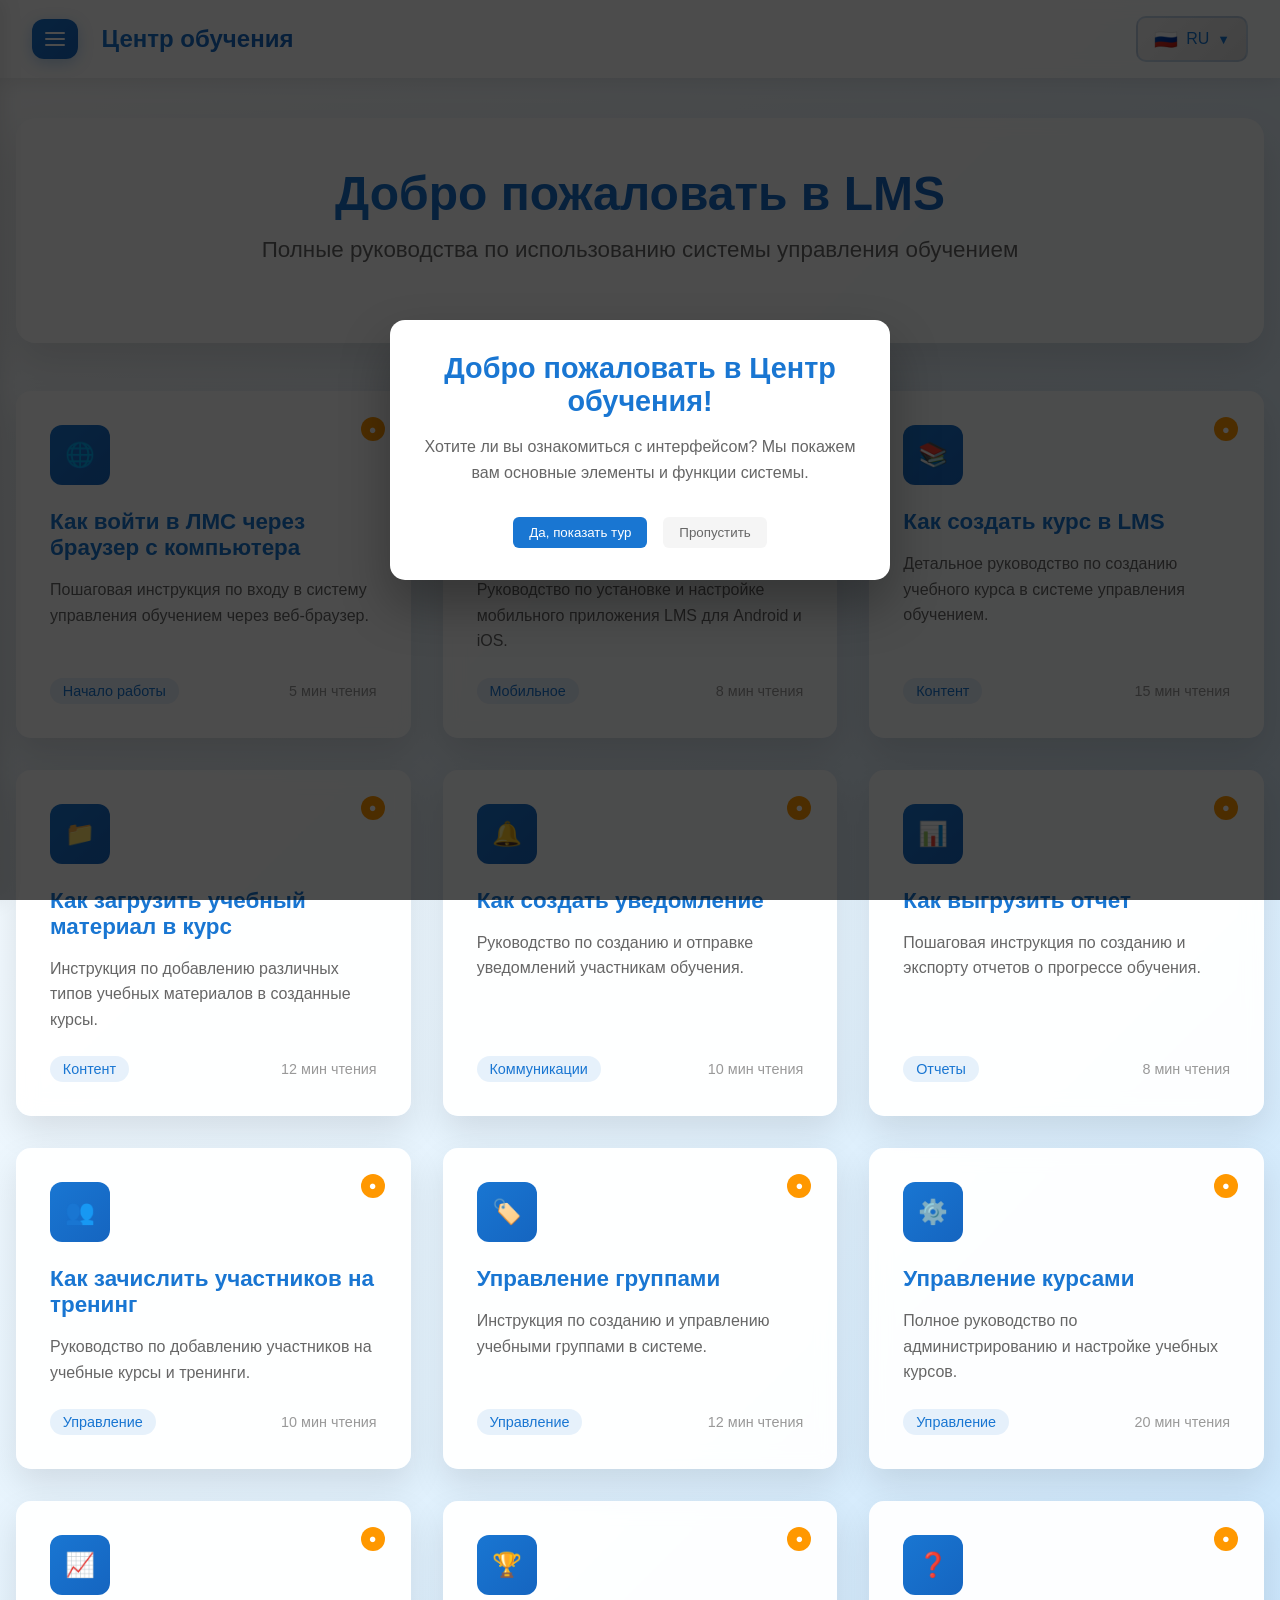
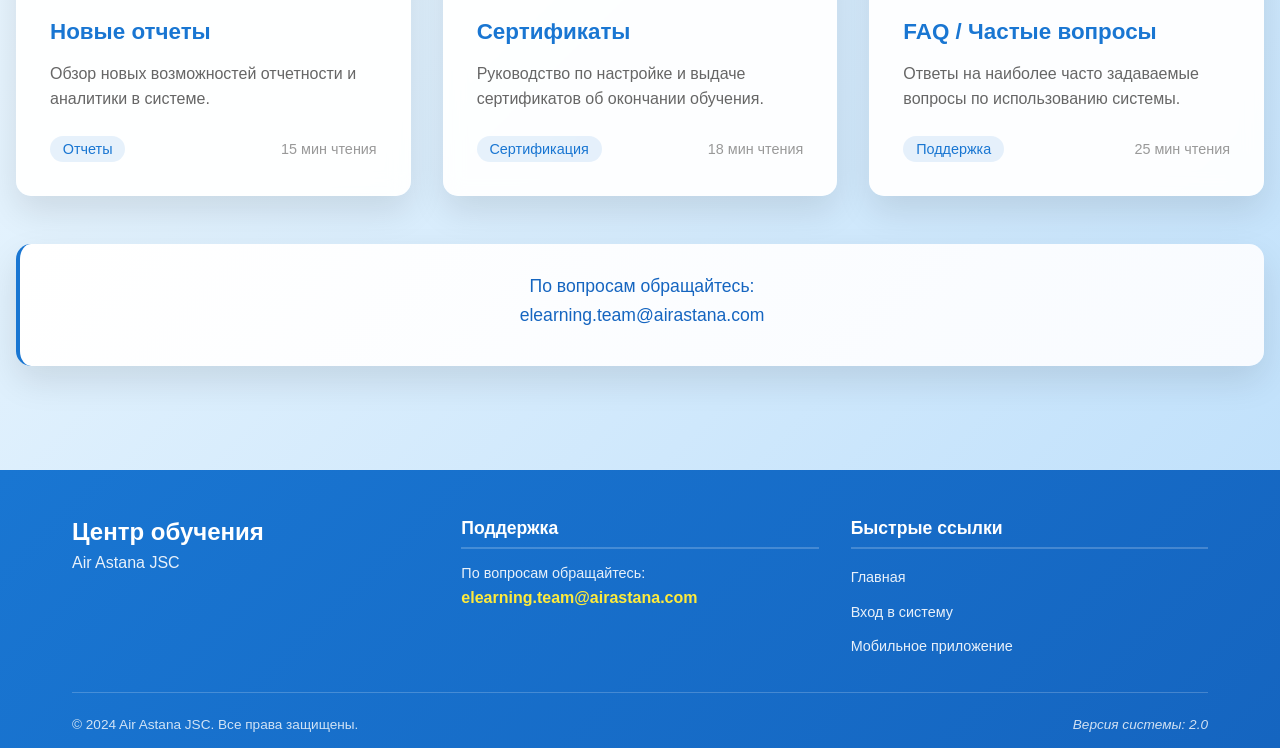
==== index.html @ 9318ad3c "Add files via upload" ====
<!DOCTYPE html>
<html lang="ru">
<head>
    <meta charset="UTF-8">
    <meta name="viewport" content="width=device-width, initial-scale=1.0">
    <title>Центр обучения - Руководства и инструкции</title>
    <link rel="stylesheet" href="assets/index.css">
</head>
<body>
    <!-- Welcome Dialog -->
    <div class="tour-overlay" id="welcome-overlay">
        <div class="welcome-dialog active" id="welcome-dialog">
            <h2 data-translate="welcome.title">Добро пожаловать в Центр обучения!</h2>
            <p data-translate="welcome.description">Хотите ли вы ознакомиться с интерфейсом? Мы покажем вам основные элементы и функции системы.</p>
            <div class="welcome-buttons">
                <button class="tour-btn tour-btn-primary" onclick="startTour()" data-translate="welcome.startTour">Да, показать тур</button>
                <button class="tour-btn tour-btn-secondary" onclick="skipTour()" data-translate="welcome.skip">Пропустить</button>
            </div>
        </div>
    </div>

    <!-- Tour Overlay -->
    <div class="tour-overlay" id="tour-overlay">
        <div class="tour-highlight" id="tour-highlight"></div>
        <div class="tour-dialog" id="tour-dialog">
            <h3 id="tour-title"></h3>
            <p id="tour-description"></p>
            <div class="tour-controls">
                <span class="tour-progress" id="tour-progress"></span>
                <div>
                    <button class="tour-btn tour-btn-secondary" id="tour-prev" onclick="prevTourStep()" data-translate="tour.prev">Назад</button>
                    <button class="tour-btn tour-btn-primary" id="tour-next" onclick="nextTourStep()" data-translate="tour.next">Далее</button>
                </div>
            </div>
        </div>
    </div>

    <header class="header">
        <div class="header-content">
            <div class="header-left">
                <button class="menu-toggle" onclick="toggleSidebar()" id="menu-toggle">
                    <div class="hamburger">
                        <span></span>
                        <span></span>
                        <span></span>
                    </div>
                </button>
                <h1 class="site-title" id="site-title" data-translate="site.title">Центр обучения</h1>
            </div>
            
            <div class="language-selector">
                <div class="language-toggle" onclick="toggleLanguageDropdown()" id="language-toggle">
                    <span class="language-flag" id="current-flag">🇷🇺</span>
                    <span class="language-code" id="current-lang">RU</span>
                    <span class="language-arrow">▼</span>
                </div>
                <div class="language-dropdown" id="language-dropdown">
                    <div class="language-option selected" onclick="changeLanguage('ru')" data-lang="ru">
                        <span class="language-flag">🇷🇺</span>
                        <span>Русский</span>
                    </div>
                    <div class="language-option" onclick="changeLanguage('en')" data-lang="en">
                        <span class="language-flag">🇺🇸</span>
                        <span>English</span>
                    </div>
                    <div class="language-option" onclick="changeLanguage('kk')" data-lang="kk">
                        <span class="language-flag">🇰🇿</span>
                        <span>Қазақша</span>
                    </div>
                </div>
            </div>
        </div>
    </header>

    <div class="overlay" onclick="closeSidebar()"></div>

    <nav class="sidebar" id="sidebar">
    <div class="sidebar-header">
        <div class="sidebar-title" data-translate="sidebar.title">Руководства</div>
        <div class="sidebar-subtitle" data-translate="sidebar.subtitle">Выберите инструкцию</div>
    </div>
    <div class="sidebar-menu" id="sidebar-menu">
        <div class="menu-section">
            <div class="menu-section-title" data-translate="menu.main">Основное</div>
            <a href="#" class="menu-item active" onclick="showHome()" data-translate="menu.home">
                Главная
            </a>
        </div>
        <div class="menu-section">
            <div class="menu-section-title" data-translate="menu.gettingStarted">Начало работы</div>
            <a href="#" class="menu-item" onclick="showGuide('browser-login')" data-translate="menu.browserLogin">
                Как войти в ЛМС через браузер
            </a>
            <a href="#" class="menu-item" onclick="showGuide('mobile-app')" data-translate="menu.mobileApp">
                Как установить мобильное приложение
            </a>
        </div>
        <div class="menu-section">
            <div class="menu-section-title" data-translate="menu.contentCreation">Создание контента</div>
            <a href="#" class="menu-item" onclick="showGuide('create-course')" data-translate="menu.createCourse">
                Как создать курс в LMS
            </a>
            <a href="#" class="menu-item" onclick="showGuide('upload-material')" data-translate="menu.uploadMaterial">
                Как загрузить учебный материал
            </a>
            <a href="#" class="menu-item" onclick="showGuide('create-notification')" data-translate="menu.createNotification">
                Как создать уведомление
            </a>
        </div>
        <div class="menu-section">
            <div class="menu-section-title" data-translate="menu.management">Управление</div>
            <a href="enrollment.html" class="menu-item" data-translate="menu.enrollParticipants">
                Как зачислить участников
            </a>
            <a href="groups.html" class="menu-item" data-translate="menu.manageGroups">
                Управление группами
            </a>
            <a href="course-editing.html" class="menu-item" data-translate="menu.manageCourses">
                Управление курсами
            </a>
        </div>
        <div class="menu-section">
            <div class="menu-section-title" data-translate="menu.reporting">Отчетность</div>
            <a href="https://sherxanexe.github.io/lms-old-reports/" class="menu-item" target="_blank" rel="noopener noreferrer" data-translate="menu.exportReport">
                Как выгрузить отчет
            </a>
            <a href="course-editing.html" class="menu-item" data-translate="menu.newReports">
                Новые отчеты
            </a>
            <a href="course-editing.html" class="menu-item" data-translate="menu.certificates">
                Сертификаты
            </a>
            <a href="course-editing.html" class="menu-item" data-translate="menu.faq">
                FAQ / Частые вопросы
            </a>
        </div>
    </div>
</nav>

    <main class="main-content" id="main-content">
        <!-- Home Page -->
        <div id="home-page">
            <div class="hero-section" id="hero-section">
                <h1 class="hero-title" data-translate="hero.title">Добро пожаловать в LMS</h1>
                <p class="hero-subtitle" data-translate="hero.subtitle">Полные руководства по использованию системы управления обучением</p>
            </div>

            <div class="guides-grid" id="guides-grid">
                <div class="guide-card" onclick="showGuide('browser-login')" data-guide="browser-login">
                    <div class="guide-status new" data-translate-title="status.new">●</div>
                    <div class="guide-icon">🌐</div>
                    <h3 class="guide-title" data-translate="guides.browserLogin.title">Как войти в ЛМС через браузер с компьютера</h3>
                    <p class="guide-description" data-translate="guides.browserLogin.description">Пошаговая инструкция по входу в систему управления обучением через веб-браузер.</p>
                    <div class="guide-meta">
                        <span class="guide-category" data-translate="categories.gettingStarted">Начало работы</span>
                        <span data-translate="reading.time5">5 мин чтения</span>
                    </div>
                </div>

                <div class="guide-card" onclick="showGuide('mobile-app')" data-guide="mobile-app">
                    <div class="guide-status new" data-translate-title="status.new">●</div>
                    <div class="guide-icon">📱</div>
                    <h3 class="guide-title" data-translate="guides.mobileApp.title">Как установить мобильное приложение</h3>
                    <p class="guide-description" data-translate="guides.mobileApp.description">Руководство по установке и настройке мобильного приложения LMS для Android и iOS.</p>
                    <div class="guide-meta">
                        <span class="guide-category" data-translate="categories.mobile">Мобильное</span>
                        <span data-translate="reading.time8">8 мин чтения</span>
                    </div>
                </div>

                <div class="guide-card" onclick="showGuide('create-course')" data-guide="create-course">
                    <div class="guide-status new" data-translate-title="status.new">●</div>
                    <div class="guide-icon">📚</div>
                    <h3 class="guide-title" data-translate="guides.createCourse.title">Как создать курс в LMS</h3>
                    <p class="guide-description" data-translate="guides.createCourse.description">Детальное руководство по созданию учебного курса в системе управления обучением.</p>
                    <div class="guide-meta">
                        <span class="guide-category" data-translate="categories.content">Контент</span>
                        <span data-translate="reading.time15">15 мин чтения</span>
                    </div>
                </div>

                <div class="guide-card" onclick="showGuide('upload-material')" data-guide="upload-material">
                    <div class="guide-status new" data-translate-title="status.new">●</div>
                    <div class="guide-icon">📁</div>
                    <h3 class="guide-title" data-translate="guides.uploadMaterial.title">Как загрузить учебный материал в курс</h3>
                    <p class="guide-description" data-translate="guides.uploadMaterial.description">Инструкция по добавлению различных типов учебных материалов в созданные курсы.</p>
                    <div class="guide-meta">
                        <span class="guide-category" data-translate="categories.content">Контент</span>
                        <span data-translate="reading.time12">12 мин чтения</span>
                    </div>
                </div>

                <div class="guide-card" onclick="showGuide('create-notification')" data-guide="create-notification">
                    <div class="guide-status new" data-translate-title="status.new">●</div>
                    <div class="guide-icon">🔔</div>
                    <h3 class="guide-title" data-translate="guides.createNotification.title">Как создать уведомление</h3>
                    <p class="guide-description" data-translate="guides.createNotification.description">Руководство по созданию и отправке уведомлений участникам обучения.</p>
                    <div class="guide-meta">
                        <span class="guide-category" data-translate="categories.communications">Коммуникации</span>
                        <span data-translate="reading.time10">10 мин чтения</span>
                    </div>
                </div>

                <a
  class="guide-card"
  href="https://sherxanexe.github.io/lms-old-reports/"
  target="_blank"
  rel="noopener noreferrer"
  data-guide="export-report"
 
>
  <div class="guide-status new" data-translate-title="status.new">●</div>
  <div class="guide-icon">📊</div>
  <h3 class="guide-title" data-translate="guides.exportReport.title">
    Как выгрузить отчет
  </h3>
  <p
    class="guide-description"
    data-translate="guides.exportReport.description"
  >
    Пошаговая инструкция по созданию и экспорту отчетов о прогрессе обучения.
  </p>
  <div class="guide-meta">
    <span class="guide-category" data-translate="categories.reports">
      Отчеты
    </span>
    <span data-translate="reading.time8">8 мин чтения</span>
  </div>
</a>

                <a href="enrollment.html" class="guide-card-link">
                    <div class="guide-card" data-guide="enroll-participants">
                        <div class="guide-status viewed" data-translate-title="status.new" title="Просмотрено">✓</div>
                        <div class="guide-icon">👥</div>
                        <h3 class="guide-title" data-translate="guides.enrollParticipants.title">Как зачислить участников на тренинг</h3>
                        <p class="guide-description" data-translate="guides.enrollParticipants.description">Руководство по добавлению участников на учебные курсы и тренинги.</p>
                        <div class="guide-meta">
                            <span class="guide-category" data-translate="categories.management">Управление</span>
                            <span data-translate="reading.time10">10 мин чтения</span>
                        </div>
                    </div>
                </a>

                <a href="groups.html" class="guide-card" data-guide="manage-groups">
                    <div class="guide-status viewed" data-translate-title="status.new" title="Просмотрено">✓</div>
                    <div class="guide-icon">🏷️</div>
                    <h3 class="guide-title" data-translate="guides.manageGroups.title">Управление группами</h3>
                    <p class="guide-description" data-translate="guides.manageGroups.description">Инструкция по созданию и управлению учебными группами в системе.</p>
                    <div class="guide-meta">
                        <span class="guide-category" data-translate="categories.management">Управление</span>
                        <span data-translate="reading.time12">12 мин чтения</span>
                    </div>
                </a>

                <a href="course-editing.html" class="guide-card" data-guide="manage-courses">
                    <div class="guide-status new" data-translate-title="status.new">●</div>
                    <div class="guide-icon">⚙️</div>
                    <h3 class="guide-title" data-translate="guides.manageCourses.title">Управление курсами</h3>
                    <p class="guide-description" data-translate="guides.manageCourses.description">Полное руководство по администрированию и настройке учебных курсов.</p>
                    <div class="guide-meta">
                        <span class="guide-category" data-translate="categories.management">Управление</span>
                        <span data-translate="reading.time20">20 мин чтения</span>
                    </div>
                </a>

                <a href="course-editing.html" class="guide-card" data-guide="new-reports">
                    <div class="guide-status new" data-translate-title="status.new">●</div>
                    <div class="guide-icon">📈</div>
                    <h3 class="guide-title" data-translate="guides.newReports.title">Новые отчеты</h3>
                    <p class="guide-description" data-translate="guides.newReports.description">Обзор новых возможностей отчетности и аналитики в системе.</p>
                    <div class="guide-meta">
                        <span class="guide-category" data-translate="categories.reports">Отчеты</span>
                        <span data-translate="reading.time15">15 мин чтения</span>
                    </div>
                </a>

                <a href="course-editing.html" class="guide-card" data-guide="certificates">
                    <div class="guide-status new" data-translate-title="status.new">●</div>
                    <div class="guide-icon">🏆</div>
                    <h3 class="guide-title" data-translate="guides.certificates.title">Сертификаты</h3>
                    <p class="guide-description" data-translate="guides.certificates.description">Руководство по настройке и выдаче сертификатов об окончании обучения.</p>
                    <div class="guide-meta">
                        <span class="guide-category" data-translate="categories.certification">Сертификация</span>
                        <span data-translate="reading.time18">18 мин чтения</span>
                    </div>
                </a>

                <a href="course-editing.html" class="guide-card" data-guide="faq">
                    <div class="guide-status new" data-translate-title="status.new">●</div>
                    <div class="guide-icon">❓</div>
                    <h3 class="guide-title" data-translate="guides.faq.title">FAQ / Частые вопросы</h3>
                    <p class="guide-description" data-translate="guides.faq.description">Ответы на наиболее часто задаваемые вопросы по использованию системы.</p>
                    <div class="guide-meta">
                        <span class="guide-category" data-translate="categories.support">Поддержка</span>
                        <span data-translate="reading.time25">25 мин чтения</span>
                    </div>
                </a>
            </div>

            <div class="contact-info" id="contact-info">
                <p data-translate="contact.question">По вопросам обращайтесь:</p>
                <p class="contact-email">elearning.team@airastana.com</p>
            </div>
        </div>

        <!-- Guide Pages -->
        <div id="browser-login-page" class="guide-page">
            <a href="#" class="back-button" onclick="showHome()">
                <span class="icon">←</span>
                <span data-translate="back.toList">Вернуться к списку</span>
            </a>
            <div class="guide-header">
                <h1 data-translate="guides.browserLogin.title">Как войти в ЛМС через браузер с компьютера</h1>
                <p data-translate="guides.browserLogin.subtitle">Пошаговая инструкция по входу в систему</p>
            </div>

            <!-- Основное содержание гайда -->
            <div class="guide-content-panel">
                <p class="guide-intro">
                    Если вам необходимо зайти как сотрудник, следуйте ниже указанным пунктам:
                </p>

                <!-- Шаг 1 -->
                <div class="guide-step-block">
                    <h3 class="guide-step-title-row">
                        <span class="guide-step-number">1</span>
                        Введите в адресной строке браузера lms.airastana.com
                    </h3>
                    <div class="guide-code-display">
                        lms.airastana.com
                    </div>
                </div>

                <!-- Шаг 2 -->
                <div class="guide-step-block">
                    <h3 class="guide-step-title-row">
                        <span class="guide-step-number">2</span>
                        Вы можете переключить язык интерфейса в верхнем правом углу
                    </h3>
                    <div class="guide-screenshot-frame">
                        <p class="guide-screenshot-caption">📷 Выбор языка интерфейса</p>
                        <img loading="lazy" decoding="async" src="images/lms-language-selection.png" alt="Выбор языка интерфейса" class="guide-image">
                    </div>
                </div>

                <!-- Шаг 3 -->
                <div class="guide-step-block">
                    <h3 class="guide-step-title-row">
                        <span class="guide-step-number">3</span>
                        Нажмите кнопку "Войти как сотрудник"
                    </h3>
                    <p class="guide-text">
                        Система переадресует вас на страницу входа для сотрудников.
                    </p>
                    <div class="guide-screenshot-frame">
                        <p class="guide-screenshot-caption">📷 Кнопка "Войти как сотрудник"</p>
                        <img loading="lazy" decoding="async" src="images/lms-employee-login-button.png" alt="Кнопка Войти как сотрудник" class="guide-image">
                    </div>
                </div>

                <!-- Шаг 4 -->
                <div class="guide-step-block">
                    <h3 class="guide-step-title-row">
                        <span class="guide-step-number">4</span>
                        Введите корпоративный логин и пароль
                    </h3>
                    <p class="guide-text">
                        (такой, как вводите при включении компьютера, или открытии почты через owa.airastana.com)
                    </p>
                    <div class="guide-screenshot-frame">
                        <p class="guide-screenshot-caption">📷 Форма входа Air Astana JSC</p>
                        <img loading="lazy" decoding="async" src="images/lms-airastana-login-form.png" alt="Форма входа Air Astana JSC" class="guide-image">
                    </div>
                </div>

                <!-- Дополнительная информация -->
                <div class="guide-warning-callout">
                    <h3 class="guide-warning-title">
                        ⚠️ Важные моменты:
                    </h3>
                    <ul class="guide-list">
                        <li>Используйте корпоративный логин и пароль</li>
                        <li>Те же учетные данные, что для Windows и корпоративной почты</li>
                        <li>Доступ к owa.airastana.com с теми же данными</li>
                    </ul>
                </div>
            </div>
        </div>

        <div id="create-course-page" class="guide-page">
            <a href="#" class="back-button" onclick="showHome()">
                <span class="icon">←</span>
                <span data-translate="back.toList">Вернуться к списку</span>
            </a>
            <div class="guide-header">
                <h1 data-translate="guides.createCourse.title">Как создать курс в LMS</h1>
                <p data-translate="guides.createCourse.subtitle">Пошаговая инструкция по созданию курса</p>
            </div>

            <!-- Основное содержание гайда -->
            <div class="guide-content-panel">

                <!-- Шаг 1 -->
                <div class="guide-step-block">
                    <h3 class="guide-step-title-row">
                        <span class="guide-step-number">1</span>
                        Заходим в "Меню администратора" → "Управление курсами"
                    </h3>
                    <p class="guide-text">
                        Нажмите на "Меню администратора" в верхнем правом углу экрана, затем выберите "Управление курсами".
                    </p>
                    <div class="guide-screenshot-frame">
                        <p class="guide-screenshot-caption">📷 Меню администратора</p>
                        <img loading="lazy" decoding="async" src="images/lms-admin-menu.png" alt="Меню администратора" class="guide-image">
                    </div>
                </div>

                <!-- Шаг 2 -->
                <div class="guide-step-block">
                    <h3 class="guide-step-title-row">
                        <span class="guide-step-number">2</span>
                        Просмотр списка курсов и категорий
                    </h3>
                    <p class="guide-text">
                        Здесь отображается полный список курсов и категорий, доступных вам для администрирования.
                    </p>
                    <div class="guide-screenshot-frame">
                        <p class="guide-screenshot-caption">📷 Список курсов и категорий</p>
                        <img loading="lazy" decoding="async" src="images/lms-courses-list.png" alt="Список курсов и категорий" class="guide-image">
                    </div>
                </div>

                <!-- Шаг 3 -->
                <div class="guide-step-block">
                    <h3 class="guide-step-title-row">
                        <span class="guide-step-number">3</span>
                        Создание нового курса
                    </h3>
                    <p class="guide-text">
                        Для редактирования существующего курса просто кликните на его название. Для создания нового курса нажмите <strong>"+"</strong> в верхнем правом углу экрана.
                    </p>
                    <div class="guide-screenshot-frame">
                        <p class="guide-screenshot-caption">📷 Кнопка создания курса</p>
                        <img loading="lazy" decoding="async" src="images/lms-create-course-button.png" alt="Кнопка создания курса" class="guide-image">
                    </div>
                </div>

                <!-- Шаг 4 -->
                <div class="guide-step-block">
                    <h3 class="guide-step-title-row">
                        <span class="guide-step-number">4</span>
                        Заполняем обязательные поля
                    </h3>
                    
                    <!-- Тип курса -->
                    <div class="guide-content-card">
                        <h4 class="guide-content-card-title">🎯 Тип</h4>
                        <ul class="guide-list">
                            <li><strong>Электронное обучение</strong> – курс для самостоятельного изучения студентом</li>
                            <li><strong>Аудиторный курс</strong> – проводится в классе под руководством тренера либо онлайн (в формате вебинара)</li>
                        </ul>
                    </div>

                    <!-- Код курса -->
                    <div class="guide-content-card">
                        <h4 class="guide-content-card-title">🏷️ Код</h4>
                        <p class="guide-text-tight">
                            В начале кода прописывается департамент, далее самостоятельно придумываете код курса.
                        </p>
                        <div class="guide-success-note-strong">
                            <strong>Примеры департаментов:</strong><br>
                            • GS – Ground Services<br>
                            • EM – Engineering and maintenance<br>
                            • и т.д.
                        </div>
                    </div>

                    <!-- Название курса -->
                    <div class="guide-content-card">
                        <h4 class="guide-content-card-title">📝 Название курса</h4>
                        <p class="guide-text-zero">
                            Введите четкое и понятное название курса.
                        </p>
                    </div>

                    <!-- Описание -->
                    <div class="guide-content-card">
                        <h4 class="guide-content-card-title">📋 Описание</h4>
                        <p class="guide-text-tight">
                            Здесь рекомендуем описать:
                        </p>
                        <ul class="guide-list">
                            <li>Каким темам посвящено обучение</li>
                            <li>В каком формате проводится</li>
                            <li>Чему научится пользователь</li>
                        </ul>
                        <div class="guide-info-note-spaced">
                            <small class="guide-blue-text"><strong>Важно:</strong> Это описание будут видеть участники курса.</small>
                        </div>
                    </div>

                    <!-- Категория -->
                    <div class="guide-content-card">
                        <h4 class="guide-content-card-title">📁 Категория</h4>
                        <p class="guide-text-zero">
                            <strong class="guide-danger-text">Обязательно(!)</strong> укажите, в какой папке будет лежать ваш курс.
                        </p>
                    </div>

                    <div class="guide-warning-box">
                        <p class="guide-warning-box-copy">
                            После заполнения всех полей нажмите <strong>"Сохранить и редактировать"</strong>
                        </p>
                    </div>

                    <div class="guide-screenshot-frame">
                        <p class="guide-screenshot-caption">📷 Форма создания курса</p>
                        <img loading="lazy" decoding="async" src="images/lms-course-creation-form.png" alt="Форма создания курса" class="guide-image">
                    </div>
                </div>

                <!-- Шаг 5 -->
                <div class="guide-step-block">
                    <h3 class="guide-step-title-row">
                        <span class="guide-step-number">5</span>
                        Настройка свойств курса
                    </h3>
                    <p class="guide-text">
                        Система вас перенаправит в окно управления курсом. В первой вкладке <strong>("Свойства")</strong> вы можете сделать все необходимые настройки:
                    </p>
                    
                    <ul class="guide-list-spaced">
                        <li>Поменять название/описание/код/категорию курса</li>
                        <li>Добавить изображение</li>
                        <li>Установить ограничения по времени</li>
                        <li>Подвязать сертификат</li>
                        <li>И многие другие опции</li>
                    </ul>

                    <div class="guide-screenshot-frame">
                        <p class="guide-screenshot-caption">📷 Вкладка "Свойства"</p>
                        <img loading="lazy" decoding="async" src="images/lms-course-properties-tab.png" alt="Вкладка Свойства" class="guide-image">
                    </div>
                </div>

                <!-- Важное замечание -->
                <div class="guide-warning-callout-spaced">
                    <h3 class="guide-warning-title">
                        ⚠️ Важное замечание о публикации курса:
                    </h3>
                    <p class="guide-text">
                        Большинство настроек являются <strong>необязательными</strong> (вы сможете запустить курс и без них). Но <strong class="guide-danger-text">обязательной</strong> является изменение состояния курса в нижнем правом углу.
                    </p>
                    
                    <div class="guide-warning-card">
                        <div class="guide-inline-row">
                            <div class="guide-danger-badge">
                                ❌ По умолчанию: "На техническом обслуживании"
                            </div>
                            <span class="store-icon">→</span>
                            <div class="guide-success-badge">
                                ✅ Изменить на: "Опубликован"
                            </div>
                        </div>
                        <p class="guide-danger-message">
                            Иначе даже после зачисления участников курс будет им недоступен!
                        </p>
                    </div>

                    <div class="guide-screenshot-frame">
                        <p class="guide-screenshot-caption">📷 Изменение статуса курса</p>
                        <img loading="lazy" decoding="async" src="images/lms-course-status-change.png" alt="Изменение статуса курса" class="guide-image">
                    </div>
                </div>

                <!-- Итог -->
                <div class="guide-success-callout">
                    <h3 class="guide-success-title">
                        ✅ Поздравляем! Курс создан
                    </h3>
                    <p class="guide-text">
                        После выполнения всех шагов ваш курс будет создан и готов к использованию. Теперь вы можете:
                    </p>
                    <ul class="guide-list">
                        <li>Добавить учебные материалы</li>
                        <li>Зачислить участников</li>
                        <li>Настроить дополнительные параметры</li>
                        <li>Отслеживать прогресс обучения</li>
                    </ul>
                </div>
            </div>
        </div>

        <div id="mobile-app-page" class="guide-page">
            <a href="#" class="back-button" onclick="showHome()">
                <span class="icon">←</span>
                <span data-translate="back.toList">Вернуться к списку</span>
            </a>
            <div class="guide-header">
                <h1 data-translate="guides.mobileApp.title">Как установить мобильное приложение</h1>
                <p data-translate="guides.mobileApp.subtitle">Руководство по установке Go.Learn</p>
            </div>

            <!-- Основное содержание гайда -->
            <div class="guide-content-panel">
                <p class="guide-intro">
                    Чтобы установить мобильное приложение Go.Learn перейдите по ссылке либо отсканируйте QR код ниже.
                </p>

                <!-- Шаг 1 -->
                <div class="guide-step-block">
                    <h3 class="guide-step-title-row">
                        <span class="guide-step-number">1</span>
                        Установите приложение Go.Learn
                    </h3>
                    
                    <div class="store-grid">
                        <!-- iOS -->
                        <div class="store-card">
                            <h4 class="store-card-title">
                                <span class="store-icon">🍎</span>
                                iOS: AppStore
                            </h4>
                            <div class="guide-screenshot-frame">
                                <p class="guide-screenshot-caption">📷 QR-код для App Store</p>
                                <img loading="lazy" decoding="async" src="images/golearn-appstore-qr.png" alt="QR-код для App Store" class="guide-image">
                            </div>
                        </div>

                        <!-- Android -->
                        <div class="store-card">
                            <h4 class="store-card-title">
                                <span class="store-icon">🤖</span>
                                Android: Google Play
                            </h4>
                            <div class="guide-screenshot-frame">
                                <p class="guide-screenshot-caption">📷 QR-код для Google Play</p>
                                <img loading="lazy" decoding="async" src="images/golearn-googleplay-qr.png" alt="QR-код для Google Play" class="guide-image">
                            </div>
                        </div>
                    </div>
                </div>

                <!-- Шаг 2 -->
                <div class="guide-step-block">
                    <h3 class="guide-step-title-row">
                        <span class="guide-step-number">2</span>
                        Настройте платформу
                    </h3>
                    <p class="guide-text">
                        После установки приложения Go Learn откройте его, в поле "Platform URL" введите <strong>lms.airastana.com</strong> и нажмите "Proceed to login page"
                    </p>
                    
                    <div class="guide-code-display">
                        lms.airastana.com
                    </div>

                    <div class="guide-screenshot-frame">
                        <p class="guide-screenshot-caption">📷 Экран настройки Platform URL</p>
                        <img loading="lazy" decoding="async" src="images/golearn-platform-url-setup.png" alt="Экран настройки Platform URL" class="guide-image">
                    </div>
                </div>

                <!-- Шаг 3 -->
                <div class="guide-step-block">
                    <h3 class="guide-step-title-row">
                        <span class="guide-step-number">3</span>
                        Войдите как сотрудник
                    </h3>
                    <p class="guide-text">
                        Далее нажмите "Войти как сотрудник" чтобы войти под доменной учётной записью.
                    </p>

                    <div class="guide-screenshot-frame">
                        <p class="guide-screenshot-caption">📷 Кнопка "Войти как сотрудник"</p>
                        <img loading="lazy" decoding="async" src="images/golearn-employee-login-button.png" alt="Кнопка Войти как сотрудник" class="guide-image">
                    </div>
                </div>

                <!-- Шаг 4 -->
                <div class="guide-step-block">
                    <h3 class="guide-step-title-row">
                        <span class="guide-step-number">4</span>
                        Введите корпоративные данные
                    </h3>
                    <p class="guide-text">
                        В открывшемся окне введите свой корпоративный логин/пароль.
                    </p>

                    <div class="guide-screenshot-frame">
                        <p class="guide-screenshot-caption">📷 Форма входа "Air Astana" JSC</p>
                        <img loading="lazy" decoding="async" src="images/golearn-airastana-login-form.png" alt="Форма входа Air Astana JSC" class="guide-image">
                    </div>
                </div>

                <!-- Дополнительная информация -->
                <div class="guide-success-callout">
                    <h3 class="guide-success-title">
                        ✅ Готово!
                    </h3>
                    <p class="guide-text">
                        После успешного входа вы получите доступ к мобильной версии LMS с возможностью:
                    </p>
                    <ul class="guide-list">
                        <li>Проходить курсы в мобильном режиме</li>
                        <li>Получать push-уведомления о новых материалах</li>
                        <li>Синхронизировать прогресс с веб-версией</li>
                        <li>Изучать материалы оффлайн</li>
                    </ul>
                </div>

                <!-- Важные моменты -->
                <div class="guide-warning-callout-top">
                    <h3 class="guide-warning-title">
                        ⚠️ Важные моменты:
                    </h3>
                    <ul class="guide-list">
                        <li>Используйте те же учетные данные, что и для веб-версии</li>
                        <li>Убедитесь в стабильном интернет-соединении при первом входе</li>
                        <li>Приложение поддерживает работу оффлайн после загрузки контента</li>
                        <li>Platform URL: <strong>lms.airastana.com</strong> (без https://)</li>
                    </ul>
                </div>
            </div>
        </div>

        <div id="upload-material-page" class="guide-page">
            <a href="#" class="back-button" onclick="showHome()">
                <span class="icon">←</span>
                <span data-translate="back.toList">Вернуться к списку</span>
            </a>
            <div class="guide-header">
                <h1 data-translate="guides.uploadMaterial.title">Как загрузить учебный материал в курс</h1>
                <p data-translate="guides.uploadMaterial.subtitle">Пошаговая инструкция по добавлению материалов</p>
            </div>

            <!-- Основное содержание гайда -->
            <div class="guide-content-panel">

                <!-- Шаг 1 -->
                <div class="guide-step-block">
                    <h3 class="guide-step-title-row">
                        <span class="guide-step-number">1</span>
                        Заходим в "Меню администратора" → "Управление курсами"
                    </h3>
                    <p class="guide-text">
                        Выберите нужный курс из списка доступных курсов.
                    </p>
                    <div class="guide-screenshot-frame">
                        <p class="guide-screenshot-caption">📷 Меню администратора и список курсов</p>
                        <img loading="lazy" decoding="async" src="images/lms-admin-menu-courses.png" alt="Меню администратора и список курсов" class="guide-image">
                    </div>
                </div>

                <!-- Шаг 2 -->
                <div class="guide-step-block">
                    <h3 class="guide-step-title-row">
                        <span class="guide-step-number">2</span>
                        Открываем вкладку "Учебный материал"
                    </h3>
                    <p class="guide-text">
                        Для редактирования существующего курса просто кликните на его название. В открывшемся окне откройте вкладку <strong>"Учебный материал"</strong>. Здесь будет отображаться список всех загруженных в курс материалов.
                    </p>
                    <p class="guide-text">
                        Для загрузки нового материала нажмите <strong>"Добавить учебный материал"</strong>
                    </p>
                    <div class="guide-screenshot-frame">
                        <p class="guide-screenshot-caption">📷 Вкладка "Учебный материал"</p>
                        <img loading="lazy" decoding="async" src="images/lms-learning-materials-tab.png" alt="Вкладка Учебный материал" class="guide-image">
                    </div>
                </div>

                <!-- Шаг 3 -->
                <div class="guide-step-block">
                    <h3 class="guide-step-title-row">
                        <span class="guide-step-number">3</span>
                        Выбираем тип загружаемого материала
                    </h3>
                    
                    <!-- SCORM/AICC/xAPI -->
                    <div class="guide-content-card">
                        <h4 class="guide-content-card-title">📦 SCORM/AICC/xAPI (Tin Can)</h4>
                        <p class="guide-text-zero">
                            Различные форматы интерактивных онлайн курсов, требующих взаимодействия с участником.
                        </p>
                    </div>

                    <!-- Видео -->
                    <div class="guide-content-card">
                        <h4 class="guide-content-card-title">🎬 Видео</h4>
                        <p class="guide-text-tight">
                            Загрузка готового видеоролика с компьютера либо предоставление ссылки на внешний источник.
                        </p>
                        <div class="guide-warning-note-compact">
                            <p class="guide-warning-copy">
                                <strong>Важно:</strong> Второй вариант (внешние ссылки) не рекомендуется из-за возможной блокировки ресурсов как YouTube и других сайтов.
                            </p>
                        </div>
                    </div>

                    <!-- Файл -->
                    <div class="guide-content-card">
                        <h4 class="guide-content-card-title">📄 Файл</h4>
                        <p class="guide-text-zero">
                            Загрузка файла в любом формате. Данный файл не будет воспроизводиться в LMS, он просто будет доступен для скачивания участниками.
                        </p>
                    </div>

                    <!-- Конвертер слайдов -->
                    <div class="guide-content-card">
                        <h4 class="guide-content-card-title">🎨 Конвертер слайдов</h4>
                        <p class="guide-text-tight">
                            Загрузка презентации в формате PowerPoint либо PDF.
                        </p>
                        <div class="guide-danger-note">
                            <p class="guide-danger-copy">
                                <strong>Важно:</strong> Встроенная анимация, переходы, озвучка, видео автоматически удаляются. Если необходимо их сохранить, используйте другие форматы (загрузите видеоролик отдельно, конвертируйте в SCORM и т.д.)
                            </p>
                        </div>
                    </div>

                    <!-- Опрос/тест -->
                    <div class="guide-content-card">
                        <h4 class="guide-content-card-title">❓ Опрос/тест</h4>
                        <p class="guide-text-zero">
                            Единственный тип материала, который создается прямо в LMS. Все остальные материалы разрабатываются в других форматах и загружаются уже в готовом виде.
                        </p>
                    </div>

                    <div class="guide-blue-box">
                        <p class="guide-info-caption">
                            📏 Максимальный размер одного файла: <strong>700 МБ</strong> (относится ко всем типам материалов)
                        </p>
                    </div>
                </div>

                <!-- Шаг 4 -->
                <div class="guide-step-block">
                    <h3 class="guide-step-title-row">
                        <span class="guide-step-number">4</span>
                        Настройка порядка отображения материалов
                    </h3>
                    <p class="guide-text">
                        После загрузки всех материалов можно установить порядок их отображения путем перетаскивания.
                    </p>
                    <div class="guide-screenshot-frame">
                        <p class="guide-screenshot-caption">📷 Перетаскивание материалов</p>
                        <img loading="lazy" decoding="async" src="images/lms-materials-drag-drop.png" alt="Перетаскивание материалов" class="guide-image">
                    </div>
                </div>

                <!-- Шаг 5 -->
                <div class="guide-step-block">
                    <h3 class="guide-step-title-row">
                        <span class="guide-step-number">5</span>
                        Дополнительные настройки материалов
                    </h3>
                    <p class="guide-text">
                        Возле каждого материала есть всплывающее меню, где можно:
                    </p>
                    
                    <ul class="guide-list-spaced">
                        <li>Удалить ненужные материалы</li>
                        <li>Заменить обновленной версией</li>
                        <li>Установить дополнительные настройки</li>
                        <li>Настроить предпосылки (какие материалы нужно изучить перед доступом к следующему)</li>
                        <li>Временно скрыть материал от участников</li>
                    </ul>

                    <div class="guide-content-card">
                        <h4 class="guide-content-card-title">🔗 Настройка предпосылок</h4>
                        <p class="guide-text-tight">
                            В разделе "Предпосылки" можно настроить последовательность изучения материалов.
                        </p>
                        <div class="guide-success-note">
                            <p class="guide-success-copy">
                                <strong>Пример:</strong> Для доступа к материалу 3 необходимо пройти первые два материала.
                            </p>
                        </div>
                    </div>

                    <div class="guide-content-card">
                        <h4 class="guide-content-card-title">👁️ Скрытие материалов</h4>
                        <p class="guide-text-zero">
                            В разделе "Настройки" можно временно скрыть материал от участников, не удаляя его из курса.
                        </p>
                    </div>

                    <div class="guide-screenshot-frame">
                        <p class="guide-screenshot-caption">📷 Меню настроек материала</p>
                        <img loading="lazy" decoding="async" src="images/lms-material-settings-menu.png" alt="Меню настроек материала" class="guide-image">
                    </div>

                    <div class="guide-screenshot-frame">
                        <p class="guide-screenshot-caption">📷 Настройка предпосылок</p>
                        <img loading="lazy" decoding="async" src="images/lms-material-prerequisites.png" alt="Настройка предпосылок" class="guide-image">
                    </div>

                    <div class="guide-screenshot-frame">
                        <p class="guide-screenshot-caption">📷 Скрытие материала</p>
                        <img loading="lazy" decoding="async" src="images/lms-material-hide-settings.png" alt="Скрытие материала" class="guide-image">
                    </div>
                </div>

                <!-- Шаг 6 -->
                <div class="guide-step-block">
                    <h3 class="guide-step-title-row">
                        <span class="guide-step-number">6</span>
                        Добавление мини-приложений курса
                    </h3>
                    <p class="guide-text">
                        В нижнем правом углу экрана есть дополнительная опция: <strong>"Добавить мини-приложения курса"</strong>.
                    </p>
                    <p class="guide-text">
                        Здесь можно добавить на экран участникам:
                    </p>
                    
                    <ul class="guide-list-spaced">
                        <li>Описание курса</li>
                        <li>Область для комментариев</li>
                        <li>Дополнительные материалы для скачивания</li>
                        <li>И другие полезные элементы</li>
                    </ul>

                    <div class="guide-screenshot-frame">
                        <p class="guide-screenshot-caption">📷 Мини-приложения курса</p>
                        <img loading="lazy" decoding="async" src="images/lms-course-mini-apps.png" alt="Мини-приложения курса" class="guide-image">
                    </div>
                </div>

                <!-- Итог -->
                <div class="guide-success-callout">
                    <h3 class="guide-success-title">
                        ✅ Материалы успешно загружены!
                    </h3>
                    <p class="guide-text">
                        После выполнения всех шагов учебные материалы будут доступны участникам курса. Теперь вы можете:
                    </p>
                    <ul class="guide-list">
                        <li>Отслеживать прогресс изучения материалов</li>
                        <li>Обновлять контент по мере необходимости</li>
                        <li>Добавлять новые материалы в любое время</li>
                        <li>Настраивать последовательность обучения</li>
                    </ul>
                </div>
            </div>
        </div>

        <div id="create-notification-page" class="guide-page">
            <a href="#" class="back-button" onclick="showHome()">
                <span class="icon">←</span>
                <span data-translate="back.toList">Вернуться к списку</span>
            </a>
            <div class="guide-header">
                <h1 data-translate="guides.createNotification.title">Как создать уведомление</h1>
                <p data-translate="guides.createNotification.subtitle">Пошаговая инструкция по созданию уведомлений</p>
            </div>

            <!-- Основное содержание гайда -->
            <div class="guide-content-panel">

                <!-- Шаг 1 -->
                <div class="guide-step-block">
                    <h3 class="guide-step-title-row">
                        <span class="guide-step-number">1</span>
                        Заходим в "Меню администратора" → "Уведомления"
                    </h3>
                    <p class="guide-text">
                        Нажмите на "Меню администратора" в верхнем правом углу экрана, затем выберите "Уведомления".
                    </p>
                    <div class="guide-screenshot-frame">
                        <p class="guide-screenshot-caption">📷 Меню администратора - Уведомления</p>
                        <div class="missing-image">Скриншот пока не добавлен: lms-admin-menu-notifications.png</div>
                    </div>
                </div>

                <!-- Шаг 2 -->
                <div class="guide-step-block">
                    <h3 class="guide-step-title-row">
                        <span class="guide-step-number">2</span>
                        Создаем новое уведомление
                    </h3>
                    <p class="guide-text">
                        На странице уведомлений нажмите кнопку <strong>"Новое уведомление"</strong> для создания нового правила уведомлений.
                    </p>
                    <div class="guide-screenshot-frame">
                        <p class="guide-screenshot-caption">📷 Кнопка "Новое уведомление"</p>
                        <div class="missing-image">Скриншот пока не добавлен: lms-new-notification-button.png</div>
                    </div>
                </div>

                <!-- Шаг 3 -->
                <div class="guide-step-block">
                    <h3 class="guide-step-title-row">
                        <span class="guide-step-number">3</span>
                        Настройка основных параметров уведомления
                    </h3>
                    <p class="guide-text">
                        Выберите событие, при котором будет отправляться данное уведомление, и присвойте ему код:
                    </p>
                    
                    <div class="guide-content-card">
                        <h4 class="guide-content-card-title">🎯 Выбор события</h4>
                        <p class="guide-text-tight">
                            Выберите из выпадающего списка событие, которое будет триггером для отправки уведомления (например, "Пользователь подписался на курс").
                        </p>
                    </div>

                    <div class="guide-content-card">
                        <h4 class="guide-content-card-title">🏷️ Код уведомления</h4>
                        <p class="guide-text-tight">
                            Рекомендуется присвоить тот же код, который использовался в курсе, для удобства управления.
                        </p>
                    </div>

                    <div class="guide-content-card">
                        <h4 class="guide-content-card-title">✉️ Способ доставки</h4>
                        <p class="guide-text-zero">
                            Обязательно поставьте галочку в поле <strong>"Эл. почта"</strong> для отправки уведомлений по электронной почте.
                        </p>
                    </div>

                    <div class="guide-screenshot-frame">
                        <p class="guide-screenshot-caption">📷 Общие настройки уведомления</p>
                        <div class="missing-image">Скриншот пока не добавлен: lms-notification-general-settings.png</div>
                    </div>
                </div>

                <!-- Шаг 4 -->
                <div class="guide-step-block">
                    <h3 class="guide-step-title-row">
                        <span class="guide-step-number">4</span>
                        Настройка параметров электронной почты
                    </h3>
                    <p class="guide-text">
                        Переходим во вкладку <strong>"Эл. почта"</strong> (слева) и заполняем обязательные поля:
                    </p>

                    <!-- От (имя) -->
                    <div class="guide-content-card">
                        <h4 class="guide-content-card-title">👤 От (имя)</h4>
                        <p class="guide-text-tight">
                            <strong>Необязательное поле.</strong> Можете написать, от чьего имени будет приходить письмо.
                        </p>
                        <div class="guide-danger-note">
                            <p class="guide-danger-copy">
                                <strong>Важно:</strong> Не указывайте существующие в адресной книге Outlook имена, иначе письмо будет заблокировано системой.
                            </p>
                        </div>
                    </div>

                    <!-- От (электронная почта) -->
                    <div class="guide-content-card">
                        <h4 class="guide-content-card-title">📧 От (электронная почта)</h4>
                        <p class="guide-text-tight">
                            Указываем адрес: <strong>noreply@elearning.airastana.com</strong>
                        </p>
                        <div class="guide-code-display-compact">
                            noreply@elearning.airastana.com
                        </div>
                        <div class="guide-warning-note-spaced">
                            <p class="guide-warning-copy">
                                <strong>Важно:</strong> С другого адреса письма не отправятся.
                            </p>
                        </div>
                    </div>

                    <div class="guide-screenshot-frame">
                        <p class="guide-screenshot-caption">📷 Настройки электронной почты</p>
                        <div class="missing-image">Скриншот пока не добавлен: lms-notification-email-settings.png</div>
                    </div>
                </div>

                <!-- Шаг 5 -->
                <div class="guide-step-block">
                    <h3 class="guide-step-title-row">
                        <span class="guide-step-number">5</span>
                        Настройка языков и содержания письма
                    </h3>
                    
                    <div class="guide-content-card">
                        <h4 class="guide-content-card-title">🌐 Выбор языка</h4>
                        <p class="guide-text-tight">
                            Выберите нужный язык и заполните поля (тема письма и сам текст). Далее <strong>обязательно</strong> выберите второй язык и также заполните поля.
                        </p>
                        <div class="guide-info-note">
                            <p class="guide-info-copy">
                                <strong>Зачем нужно несколько языков:</strong> Пользователи получают уведомление на том языке, который установлен в их профиле.
                            </p>
                        </div>
                    </div>

                    <div class="guide-content-card">
                        <h4 class="guide-content-card-title">✏️ Редактирование текста</h4>
                        <p class="guide-text-tight">
                            Текст письма можно отредактировать прямо в интерфейсе:
                        </p>
                        <ul class="guide-list-tight">
                            <li>Изменить цвет, размер, тип шрифта</li>
                            <li>Добавить картинки и гиперссылки</li>
                            <li>Форматировать текст</li>
                        </ul>
                    </div>

                    <div class="guide-content-card">
                        <h4 class="guide-content-card-title">🔗 Короткие коды</h4>
                        <p class="guide-text-tight">
                            Внизу страницы есть подсказки с короткими кодами. Их можно вставлять в название темы и текст письма. LMS автоматически подтянет нужные данные из системы.
                        </p>
                        <div class="guide-neutral-box">
                            <p class="guide-muted-small">
                                <strong>Пример:</strong> Вместо кода <code>[course_name]</code> будет вставлено название курса.
                            </p>
                        </div>
                    </div>

                    <div class="guide-warning-note">
                        <p class="guide-warning-copy">
                            <strong>Рекомендация:</strong> Поскольку не у всех пользователей язык выбран корректно, удобнее написать текст на двух языках сразу в одном письме и скопировать его во все языковые версии.
                        </p>
                    </div>

                    <div class="guide-screenshot-frame">
                        <p class="guide-screenshot-caption">📷 Редактор текста письма</p>
                        <div class="missing-image">Скриншот пока не добавлен: lms-notification-text-editor.png</div>
                    </div>

                    <div class="guide-screenshot-frame">
                        <p class="guide-screenshot-caption">📷 Короткие коды</p>
                        <div class="missing-image">Скриншот пока не добавлен: lms-notification-short-codes.png</div>
                    </div>
                </div>

                <!-- Шаг 6 -->
                <div class="guide-step-block">
                    <h3 class="guide-step-title-row">
                        <span class="guide-step-number">6</span>
                        Настройка времени отправки
                    </h3>
                    <p class="guide-text">
                        Выберите, когда должно отправляться уведомление:
                    </p>
                    
                    <div class="guide-content-card">
                        <h4 class="guide-content-card-title">⏰ Варианты времени отправки</h4>
                        <ul class="guide-list">
                            <li><strong>Во время события</strong> – уведомление отправляется сразу при наступлении события</li>
                            <li><strong>После события</strong> – уведомление отправляется через определенное время после события</li>
                        </ul>
                    </div>

                    <div class="guide-screenshot-frame">
                        <p class="guide-screenshot-caption">📷 Настройка времени отправки</p>
                        <div class="missing-image">Скриншот пока не добавлен: lms-notification-timing.png</div>
                    </div>
                </div>

                <!-- Шаг 7 -->
                <div class="guide-step-block">
                    <h3 class="guide-step-title-row">
                        <span class="guide-step-number">7</span>
                        Выбор получателей уведомления
                    </h3>
                    <p class="guide-text">
                        Определите, кому будут отправляться уведомления:
                    </p>
                    
                    <div class="guide-content-card">
                        <h4 class="guide-content-card-title">👥 Типы получателей</h4>
                        <ul class="guide-list">
                            <li><strong>Пользователи</strong> – обычные участники курсов</li>
                            <li><strong>Опытные пользователи</strong> – пользователи с расширенными правами</li>
                            <li><strong>Инструкторы</strong> – преподаватели и тренеры</li>
                            <li><strong>Супер-администраторы</strong> – администраторы системы</li>
                            <li><strong>Менеджер</strong> – руководители подразделений</li>
                        </ul>
                    </div>

                    <div class="guide-screenshot-frame">
                        <p class="guide-screenshot-caption">📷 Выбор получателей</p>
                        <div class="missing-image">Скриншот пока не добавлен: lms-notification-recipients.png</div>
                    </div>
                </div>

                <!-- Шаг 8 -->
                <div class="guide-step-block">
                    <h3 class="guide-step-title-row">
                        <span class="guide-step-number">8</span>
                        Привязка к курсам и учебным планам
                    </h3>
                    <p class="guide-text">
                        Выберите, к каким именно курсам или учебным планам необходимо привязать уведомление:
                    </p>
                    
                    <div class="guide-content-card">
                        <h4 class="guide-content-card-title">🎯 Варианты привязки</h4>
                        <ul class="guide-list">
                            <li><strong>Все курсы</strong> – уведомление будет работать для всех курсов в системе</li>
                            <li><strong>Выбранные курсы</strong> – уведомление будет работать только для указанных курсов</li>
                        </ul>
                    </div>

                    <div class="guide-info-note-strong">
                        <p class="guide-info-copy">
                            <strong>Рекомендация:</strong> Для большего контроля выбирайте конкретные курсы, а не "все курсы" сразу.
                        </p>
                    </div>

                    <div class="guide-screenshot-frame">
                        <p class="guide-screenshot-caption">📷 Привязка к курсам</p>
                        <div class="missing-image">Скриншот пока не добавлен: lms-notification-course-binding.png</div>
                    </div>
                </div>

                <!-- Итог -->
                <div class="guide-success-callout">
                    <h3 class="guide-success-title">
                        ✅ Уведомление успешно создано!
                    </h3>
                    <p class="guide-text">
                        После выполнения всех шагов ваше уведомление будет активировано и готово к отправке. Теперь участники будут получать автоматические уведомления согласно настроенным правилам.
                    </p>
                    <ul class="guide-list">
                        <li>Уведомления отправляются автоматически при наступлении событий</li>
                        <li>Можно в любое время отредактировать настройки</li>
                        <li>Возможно создать несколько уведомлений для разных событий</li>
                        <li>Система поддерживает персонализацию через короткие коды</li>
                    </ul>
                </div>
            </div>
        </div>
    </main>

    <!-- Footer -->
    <footer class="site-footer">
        <div class="footer-container">
            <div class="footer-content">
                <div class="footer-section">
                    <div class="footer-logo">
                        <h3 class="footer-title" data-translate="footer.title">Центр обучения</h3>
                        <p class="footer-subtitle" data-translate="footer.subtitle">Air Astana JSC</p>
                    </div>
                </div>
                
                <div class="footer-section">
                    <h4 class="footer-section-title" data-translate="footer.support">Поддержка</h4>
                    <div class="footer-contact">
                        <p class="footer-contact-label" data-translate="footer.contactLabel">По вопросам обращайтесь:</p>
                        <a href="mailto:elearning.team@airastana.com" class="footer-contact-email">
                            elearning.team@airastana.com
                        </a>
                    </div>
                </div>
                
                <div class="footer-section">
                    <h4 class="footer-section-title" data-translate="footer.quickLinks">Быстрые ссылки</h4>
                    <div class="footer-links">
                        <a href="#" onclick="showHome()" class="footer-link" data-translate="footer.home">Главная</a>
                        <a href="#" onclick="showGuide('browser-login')" class="footer-link" data-translate="footer.browserLogin">Вход в систему</a>
                        <a href="#" onclick="showGuide('mobile-app')" class="footer-link" data-translate="footer.mobileApp">Мобильное приложение</a>
                    </div>
                </div>
            </div>
            
            <div class="footer-bottom">
                <p class="footer-copyright">
                    <span data-translate="footer.copyright">© 2024 Air Astana JSC. Все права защищены.</span>
                </p>
                <p class="footer-version">
                    <span data-translate="footer.version">Версия системы: 2.0</span>
                </p>
            </div>
        </div>
    </footer>

    <script src="assets/index.js" defer></script>
</body>
</html>
---- assets/index.css ----
* {
            margin: 0;
            padding: 0;
            box-sizing: border-box;
        }

        body {
            font-family: -apple-system, BlinkMacSystemFont, 'Segoe UI', Roboto, Oxygen, Ubuntu, Cantarell, sans-serif;
            background: linear-gradient(135deg, #ffffff 0%, #e3f2fd 50%, #bbdefb 100%);
            min-height: 100vh;
            color: #333;
            overflow-x: hidden;
        }

        /* Header */
        .header {
            background: rgba(255, 255, 255, 0.95);
            backdrop-filter: blur(10px);
            padding: 1rem 2rem;
            box-shadow: 0 2px 20px rgba(0, 0, 0, 0.1);
            position: sticky;
            top: 0;
            z-index: 1000;
        }

        .header-content {
            max-width: 1400px;
            margin: 0 auto;
            display: flex;
            align-items: center;
            justify-content: space-between;
            gap: 1.5rem;
        }

        .header-left {
            display: flex;
            align-items: center;
            gap: 1.5rem;
        }

        .menu-toggle {
            background: linear-gradient(135deg, #1976d2, #1565c0);
            border: none;
            border-radius: 12px;
            cursor: pointer;
            padding: 0.8rem;
            transition: all 0.3s ease;
            color: white;
            box-shadow: 0 4px 15px rgba(25, 118, 210, 0.3);
            position: relative;
        }

        .menu-toggle:hover {
            transform: translateY(-2px);
            box-shadow: 0 8px 25px rgba(25, 118, 210, 0.4);
        }

        .menu-toggle:active {
            transform: translateY(0);
        }

        .hamburger {
            display: flex;
            flex-direction: column;
            width: 20px;
            height: 14px;
            justify-content: space-between;
        }

        .hamburger span {
            height: 2px;
            background-color: white;
            border-radius: 2px;
            transition: all 0.3s ease;
        }

        .menu-toggle.active .hamburger span:nth-child(1) {
            transform: translateY(6px) rotate(45deg);
        }

        .menu-toggle.active .hamburger span:nth-child(2) {
            opacity: 0;
        }

        .menu-toggle.active .hamburger span:nth-child(3) {
            transform: translateY(-6px) rotate(-45deg);
        }

        .site-title {
            font-size: 1.5rem;
            font-weight: bold;
            background: linear-gradient(135deg, #1976d2, #1565c0);
            -webkit-background-clip: text;
            -webkit-text-fill-color: transparent;
            background-clip: text;
        }

        /* Language Selector */
        .language-selector {
            position: relative;
        }

        .language-toggle {
            background: linear-gradient(135deg, #f5f5f5, #e0e0e0);
            border: 2px solid rgba(25, 118, 210, 0.2);
            border-radius: 10px;
            padding: 0.6rem 1rem;
            cursor: pointer;
            display: flex;
            align-items: center;
            gap: 0.5rem;
            font-weight: 500;
            color: #1976d2;
            transition: all 0.3s ease;
            min-width: 80px;
            justify-content: space-between;
        }

        .language-toggle:hover {
            background: linear-gradient(135deg, #e8f4fd, #d1e9f8);
            border-color: #1976d2;
            transform: translateY(-1px);
            box-shadow: 0 4px 12px rgba(25, 118, 210, 0.2);
        }

        .language-flag {
            font-size: 1.2rem;
        }

        .language-arrow {
            font-size: 0.8rem;
            transition: transform 0.3s ease;
        }

        .language-toggle.active .language-arrow {
            transform: rotate(180deg);
        }

        .language-dropdown {
            position: absolute;
            top: 100%;
            right: 0;
            background: white;
            border: 2px solid rgba(25, 118, 210, 0.2);
            border-radius: 10px;
            box-shadow: 0 8px 25px rgba(0, 0, 0, 0.15);
            min-width: 160px;
            z-index: 1001;
            opacity: 0;
            visibility: hidden;
            transform: translateY(-10px);
            transition: all 0.3s ease;
        }

        .language-dropdown.active {
            opacity: 1;
            visibility: visible;
            transform: translateY(0);
        }

        .language-option {
            display: flex;
            align-items: center;
            gap: 0.8rem;
            padding: 0.8rem 1rem;
            cursor: pointer;
            transition: all 0.3s ease;
            font-weight: 500;
        }

        .language-option:first-child {
            border-radius: 8px 8px 0 0;
        }

        .language-option:last-child {
            border-radius: 0 0 8px 8px;
        }

        .language-option:hover {
            background: linear-gradient(135deg, #e8f4fd, #d1e9f8);
            color: #1976d2;
        }

        .language-option.selected {
            background: linear-gradient(135deg, #1976d2, #1565c0);
            color: white;
        }

        .language-option.selected:hover {
            background: linear-gradient(135deg, #1565c0, #0d47a1);
        }

        /* Sidebar */
        .sidebar {
            position: fixed;
            top: 0;
            left: -320px;
            width: 320px;
            height: 100vh;
            background: rgba(255, 255, 255, 0.98);
            backdrop-filter: blur(15px);
            box-shadow: 2px 0 20px rgba(0, 0, 0, 0.1);
            transition: left 0.3s ease;
            z-index: 1100;
            overflow-y: auto;
        }

        .sidebar.open {
            left: 0;
        }

        .sidebar-header {
            padding: 2rem 1.5rem 1rem;
            border-bottom: 1px solid rgba(25, 118, 210, 0.1);
        }

        .sidebar-title {
            font-size: 1.3rem;
            font-weight: bold;
            color: #1976d2;
            margin-bottom: 0.5rem;
        }

        .sidebar-subtitle {
            color: #666;
            font-size: 0.9rem;
        }

        .sidebar-menu {
            padding: 1rem 0;
        }

        .menu-section {
            margin-bottom: 1.5rem;
        }

        .menu-section-title {
            padding: 0 1.5rem 0.5rem;
            font-size: 0.85rem;
            font-weight: 600;
            text-transform: uppercase;
            color: #666;
            letter-spacing: 0.5px;
        }

        .menu-item {
            display: block;
            padding: 0.8rem 1.5rem;
            text-decoration: none;
            color: #333;
            transition: all 0.3s ease;
            border-left: 3px solid transparent;
            font-weight: 500;
        }

        .menu-item:hover {
            background-color: rgba(25, 118, 210, 0.08);
            border-left-color: #1976d2;
            color: #1976d2;
        }

        .menu-item.active {
            background-color: rgba(25, 118, 210, 0.12);
            border-left-color: #1976d2;
            color: #1976d2;
        }

        /* Overlay */
        .overlay {
            position: fixed;
            top: 0;
            left: 0;
            width: 100%;
            height: 100%;
            background-color: rgba(0, 0, 0, 0.5);
            opacity: 0;
            visibility: hidden;
            transition: all 0.3s ease;
            z-index: 1050;
        }

        .overlay.active {
            opacity: 1;
            visibility: visible;
        }

        /* Tour Overlay */
        .tour-overlay {
            position: fixed;
            top: 0;
            left: 0;
            width: 100%;
            height: 100%;
            background-color: rgba(0, 0, 0, 0.7);
            z-index: 2000;
            display: none;
        }

        .tour-overlay.active {
            display: block;
        }

        .tour-highlight {
            position: absolute;
            border: 3px solid #1976d2;
            border-radius: 8px;
            box-shadow: 0 0 0 5px rgba(25, 118, 210, 0.3);
            pointer-events: none;
            transition: all 0.3s ease;
        }

        .tour-dialog {
            position: absolute;
            background: white;
            border-radius: 12px;
            padding: 1.5rem;
            box-shadow: 0 20px 40px rgba(0, 0, 0, 0.3);
            max-width: 300px;
            z-index: 2001;
        }

        .tour-dialog h3 {
            color: #1976d2;
            margin-bottom: 0.5rem;
            font-size: 1.1rem;
        }

        .tour-dialog p {
            color: #666;
            margin-bottom: 1rem;
            line-height: 1.5;
        }

        .tour-controls {
            display: flex;
            justify-content: space-between;
            align-items: center;
        }

        .tour-btn {
            padding: 0.5rem 1rem;
            border: none;
            border-radius: 6px;
            cursor: pointer;
            font-weight: 500;
            transition: all 0.3s ease;
        }

        .tour-btn-primary {
            background: #1976d2;
            color: white;
        }

        .tour-btn-primary:hover {
            background: #1565c0;
        }

        .tour-btn-secondary {
            background: #f5f5f5;
            color: #666;
        }

        .tour-btn-secondary:hover {
            background: #e0e0e0;
        }

        .tour-progress {
            color: #999;
            font-size: 0.9rem;
        }

        /* Main Content */
        .main-content {
            max-width: 1400px;
            margin: 0 auto;
            padding: 2.5rem 1rem;
            transition: margin-left 0.3s ease;
        }

        /* Home Page */
        .hero-section {
            text-align: center;
            margin-bottom: 3rem;
            background: rgba(255, 255, 255, 0.95);
            backdrop-filter: blur(10px);
            padding: 3rem;
            border-radius: 20px;
            box-shadow: 0 20px 40px rgba(0, 0, 0, 0.1);
        }

        .hero-title {
            font-size: 3rem;
            font-weight: bold;
            margin-bottom: 1rem;
            background: linear-gradient(135deg, #1976d2, #1565c0);
            -webkit-background-clip: text;
            -webkit-text-fill-color: transparent;
            background-clip: text;
        }

        .hero-subtitle {
            font-size: 1.4rem;
            color: #666;
            margin-bottom: 2rem;
        }

        .guides-grid {
            display: grid;
            grid-template-columns: repeat(auto-fit, minmax(350px, 1fr));
            gap: 2rem;
            margin-bottom: 3rem;
            align-items: start;
        }

        .guide-card {
            background: rgba(255, 255, 255, 0.95);
            backdrop-filter: blur(10px);
            border-radius: 15px;
            padding: 2rem;
            box-shadow: 0 15px 35px rgba(0, 0, 0, 0.1);
            transition: all 0.3s ease;
            cursor: pointer;
            border: 2px solid transparent;
            display: flex;
            flex-direction: column;
            height: 100%;
            position: relative;
        }

        a.guide-card,
        .guide-card-link {
            color: inherit;
            text-decoration: none;
        }

        .guide-card:hover {
            transform: translateY(-5px);
            box-shadow: 0 25px 50px rgba(25, 118, 210, 0.15);
            border-color: rgba(25, 118, 210, 0.2);
        }

        .guide-icon {
            width: 60px;
            height: 60px;
            margin-bottom: 1.5rem;
            background: linear-gradient(135deg, #1976d2, #1565c0);
            border-radius: 12px;
            display: flex;
            align-items: center;
            justify-content: center;
            color: white;
            font-size: 1.5rem;
        }

        .guide-title {
            font-size: 1.4rem;
            font-weight: bold;
            color: #1976d2;
            margin-bottom: 1rem;
        }

        .guide-description {
            color: #666;
            line-height: 1.6;
            margin-bottom: 1.5rem;
            flex-grow: 1;
        }

        .guide-meta {
            display: flex;
            justify-content: space-between;
            align-items: center;
            font-size: 0.9rem;
            color: #999;
            margin-top: auto;
        }

        .guide-category {
            background: rgba(25, 118, 210, 0.1);
            color: #1976d2;
            padding: 0.3rem 0.8rem;
            border-radius: 20px;
            font-weight: 500;
        }

        .guide-status {
            position: absolute;
            top: 1.5rem;
            right: 1.5rem;
            width: 24px;
            height: 24px;
            border-radius: 50%;
            display: flex;
            align-items: center;
            justify-content: center;
            font-size: 0.8rem;
            font-weight: bold;
        }

        .guide-status.viewed {
            background: #4caf50;
            color: white;
        }

        .guide-status.new {
            background: #ff9800;
            color: white;
        }

        /* Guide Page */
        .guide-page {
            display: none;
        }

        .guide-page.active {
            display: block;
        }

        .guide-header {
            background: rgba(255, 255, 255, 0.95);
            backdrop-filter: blur(10px);
            padding: 2rem;
            border-radius: 15px;
            box-shadow: 0 15px 35px rgba(0, 0, 0, 0.1);
            margin-bottom: 2rem;
        }

        .guide-header h1 {
            font-size: 2.5rem;
            font-weight: bold;
            background: linear-gradient(135deg, #1976d2, #1565c0);
            -webkit-background-clip: text;
            -webkit-text-fill-color: transparent;
            background-clip: text;
            margin-bottom: 0.5rem;
        }

        .guide-header p {
            color: #666;
            font-size: 1.2rem;
        }

        .back-button {
            display: inline-flex;
            align-items: center;
            padding: 0.8rem 1.5rem;
            background: linear-gradient(135deg, #1976d2, #1565c0);
            color: white;
            text-decoration: none;
            border-radius: 10px;
            font-weight: 500;
            transition: all 0.3s ease;
            margin-bottom: 2rem;
        }

        .back-button:hover {
            transform: translateY(-2px);
            box-shadow: 0 10px 25px rgba(25, 118, 210, 0.3);
        }

        .back-button .icon {
            margin-right: 0.5rem;
        }

        /* Contact Info */
        .contact-info {
            background: linear-gradient(135deg, #ffffff, #f8fbff);
            padding: 2rem;
            border-radius: 15px;
            border-left: 4px solid #1976d2;
            box-shadow: 0 15px 35px rgba(0, 0, 0, 0.1);
            backdrop-filter: blur(10px);
            text-align: center;
        }

        .contact-info p {
            color: #1565c0;
            font-size: 1.1rem;
            margin-bottom: 0.5rem;
            font-weight: 500;
        }

        .contact-email {
            color: #0d47a1;
            font-weight: 700;
            font-size: 1.3rem;
        }

        /* Welcome Dialog */
        .welcome-dialog {
            position: fixed;
            top: 50%;
            left: 50%;
            transform: translate(-50%, -50%);
            background: white;
            border-radius: 15px;
            padding: 2rem;
            box-shadow: 0 25px 50px rgba(0, 0, 0, 0.3);
            max-width: 500px;
            width: 90%;
            z-index: 2001;
            text-align: center;
            display: none;
        }

        .welcome-dialog.active {
            display: block;
        }

        .welcome-dialog h2 {
            color: #1976d2;
            margin-bottom: 1rem;
            font-size: 1.8rem;
        }

        .welcome-dialog p {
            color: #666;
            margin-bottom: 2rem;
            line-height: 1.6;
        }

        .welcome-buttons {
            display: flex;
            gap: 1rem;
            justify-content: center;
        }

        /* Responsive */
        @media (max-width: 768px) {
            .main-content {
                padding: 1rem;
            }
            
            .hero-section {
                padding: 2rem 1rem;
            }
            
            .hero-title {
                font-size: 2rem;
            }
            
            .header-content {
                padding: 0 1rem;
                flex-direction: row;
            }

            .guides-grid {
                grid-template-columns: 1fr;
            }

            .sidebar {
                width: 280px;
                left: -280px;
            }

            .tour-dialog {
                max-width: 250px;
            }

            .welcome-buttons {
                flex-direction: column;
            }

            .language-dropdown {
                right: auto;
                left: 0;
            }
        }
        /* Footer Styles */
.site-footer {
    background: linear-gradient(135deg, #1976d2 0%, #1565c0 100%);
    color: white;
    margin-top: 4rem;
    padding: 3rem 0 1rem;
    font-size: 0.9rem;
}

.footer-container {
    max-width: 1200px;
    margin: 0 auto;
    padding: 0 2rem;
}

.footer-content {
    display: grid;
    grid-template-columns: repeat(auto-fit, minmax(250px, 1fr));
    gap: 2rem;
    margin-bottom: 2rem;
}

.footer-section {
    display: flex;
    flex-direction: column;
}

.footer-logo {
    margin-bottom: 1rem;
}

.footer-title {
    font-size: 1.5rem;
    font-weight: 600;
    margin-bottom: 0.5rem;
    color: white;
}

.footer-subtitle {
    font-size: 1rem;
    opacity: 0.9;
    margin: 0;
}

.footer-section-title {
    font-size: 1.1rem;
    font-weight: 600;
    margin-bottom: 1rem;
    color: white;
    border-bottom: 2px solid rgba(255, 255, 255, 0.2);
    padding-bottom: 0.5rem;
}

.footer-contact {
    display: flex;
    flex-direction: column;
    gap: 0.5rem;
}

.footer-contact-label {
    margin: 0;
    opacity: 0.9;
}

.footer-contact-email {
    color: #ffeb3b;
    font-weight: 600;
    text-decoration: none;
    transition: all 0.3s ease;
    font-size: 1rem;
}

.footer-contact-email:hover {
    color: #fff59d;
    text-decoration: underline;
}

.footer-links {
    display: flex;
    flex-direction: column;
    gap: 0.5rem;
}

.footer-link {
    color: rgba(255, 255, 255, 0.9);
    text-decoration: none;
    transition: all 0.3s ease;
    padding: 0.3rem 0;
    border-bottom: 1px solid transparent;
}

.footer-link:hover {
    color: #ffeb3b;
    border-bottom-color: rgba(255, 235, 59, 0.3);
    padding-left: 0.5rem;
}

.footer-bottom {
    border-top: 1px solid rgba(255, 255, 255, 0.2);
    padding-top: 1.5rem;
    display: flex;
    justify-content: space-between;
    align-items: center;
    flex-wrap: wrap;
    gap: 1rem;
}

.footer-copyright,
.footer-version {
    margin: 0;
    opacity: 0.8;
    font-size: 0.85rem;
}

.footer-version {
    font-style: italic;
}

.missing-image {
    display: flex;
    min-height: 160px;
    align-items: center;
    justify-content: center;
    padding: 1rem;
    border: 1px dashed #90a4ae;
    border-radius: 8px;
    background: #f8fbfd;
    color: #546e7a;
    font-weight: 600;
    text-align: center;
}

.guide-image {
    max-width: 100%;
    height: auto;
    border-radius: 4px;
    box-shadow: 0 2px 8px rgba(0, 0, 0, 0.1);
}

.guide-screenshot-frame {
    background: #f0f8ff;
    border: 1px solid #1976d2;
    border-radius: 8px;
    padding: 1rem;
    margin: 1rem 0;
    text-align: center;
}

.guide-screenshot-caption {
    margin: 0 0 10px;
    color: #1976d2;
    font-weight: 500;
}

.guide-text {
    color: #666;
    line-height: 1.6;
    margin-bottom: 1rem;
}

.guide-step-number {
    background: #1976d2;
    color: white;
    width: 24px;
    height: 24px;
    border-radius: 50%;
    display: flex;
    align-items: center;
    justify-content: center;
    font-size: 0.9rem;
    font-weight: bold;
}

.guide-step-block {
    border-left: 4px solid #1976d2;
    background: rgba(25, 118, 210, 0.05);
    padding: 1.5rem;
    margin-bottom: 2rem;
    border-radius: 0 8px 8px 0;
}

.guide-step-title-row {
    color: #1976d2;
    margin-bottom: 1rem;
    display: flex;
    align-items: center;
    gap: 0.5rem;
}

.guide-content-card {
    background: white;
    border: 1px solid #e9ecef;
    border-radius: 8px;
    padding: 1.5rem;
    margin: 1rem 0;
}

.guide-content-card-title {
    color: #333;
    margin-bottom: 0.8rem;
    font-size: 1.1rem;
}

.guide-text-tight {
    color: #666;
    line-height: 1.6;
    margin-bottom: 0.8rem;
}

.guide-list {
    color: #666;
    line-height: 1.8;
    margin: 0;
    padding-left: 1.5rem;
}

.guide-text-zero {
    color: #666;
    line-height: 1.6;
    margin: 0;
}

.guide-content-panel {
    background: rgba(255, 255, 255, 0.95);
    padding: 2rem;
    border-radius: 15px;
    box-shadow: 0 15px 35px rgba(0, 0, 0, 0.1);
    margin-bottom: 2rem;
}

.guide-success-title {
    color: #4caf50;
    margin-bottom: 1rem;
    display: flex;
    align-items: center;
    gap: 0.5rem;
}

.guide-success-callout {
    background: rgba(76, 175, 80, 0.1);
    border-left: 4px solid #4caf50;
    padding: 1.5rem;
    border-radius: 0 8px 8px 0;
}

.guide-list-spaced {
    color: #666;
    line-height: 1.8;
    margin-bottom: 1.5rem;
    padding-left: 1.5rem;
}

.guide-warning-copy {
    margin: 0;
    color: #856404;
    font-size: 0.9rem;
}

.store-icon {
    font-size: 1.5rem;
}

.guide-warning-title {
    color: #f57c00;
    margin-bottom: 1rem;
    display: flex;
    align-items: center;
    gap: 0.5rem;
}

.store-card {
    background: white;
    border: 2px solid #e9ecef;
    border-radius: 10px;
    padding: 1.5rem;
    text-align: center;
}

.store-card-title {
    color: #333;
    margin-bottom: 1rem;
    display: flex;
    align-items: center;
    justify-content: center;
    gap: 0.5rem;
}

.guide-intro {
    color: #666;
    line-height: 1.8;
    font-size: 1.1rem;
    margin-bottom: 2rem;
}

.guide-code-display {
    background: #f8f9fa;
    border: 1px solid #e9ecef;
    border-radius: 6px;
    padding: 1rem;
    font-family: 'Courier New', monospace;
    font-size: 1.1rem;
    color: #1976d2;
    font-weight: bold;
    text-align: center;
    margin-bottom: 1rem;
}

.guide-danger-note {
    background: #f8d7da;
    border-left: 3px solid #dc3545;
    padding: 0.8rem;
    border-radius: 0 6px 6px 0;
}

.guide-danger-text {
    color: #d32f2f;
}

.guide-danger-copy {
    margin: 0;
    color: #721c24;
    font-size: 0.9rem;
}

.guide-info-copy {
    margin: 0;
    color: #1976d2;
    font-size: 0.9rem;
}

.guide-info-caption {
    margin: 0;
    color: #1976d2;
    font-weight: 500;
    text-align: center;
}

.guide-neutral-box {
    background: #f8f9fa;
    border: 1px solid #e9ecef;
    border-radius: 6px;
    padding: 1rem;
}

.guide-blue-box {
    background: #e3f2fd;
    border: 1px solid #1976d2;
    border-radius: 8px;
    padding: 1rem;
    margin: 1rem 0;
}

.guide-list-tight {
    color: #666;
    line-height: 1.8;
    margin-bottom: 0.8rem;
    padding-left: 1.5rem;
}

.guide-info-note {
    background: #e3f2fd;
    border-left: 3px solid #2196f3;
    padding: 0.8rem;
    border-radius: 0 6px 6px 0;
}

.guide-muted-small {
    margin: 0;
    color: #666;
    font-size: 0.9rem;
}

.guide-warning-note {
    background: #fff3cd;
    border-left: 3px solid #ffc107;
    padding: 1rem;
    border-radius: 0 6px 6px 0;
}

.guide-warning-note-spaced {
    background: #fff3cd;
    border-left: 3px solid #ffc107;
    padding: 0.8rem;
    margin-top: 0.8rem;
    border-radius: 0 6px 6px 0;
}

.guide-info-note-strong {
    background: #e3f2fd;
    border-left: 3px solid #2196f3;
    padding: 1rem;
    border-radius: 0 6px 6px 0;
}

.guide-success-note {
    background: #e8f5e8;
    border-left: 3px solid #28a745;
    padding: 0.8rem;
    border-radius: 0 6px 6px 0;
}

.guide-code-display-compact {
    background: #f8f9fa;
    border: 1px solid #e9ecef;
    border-radius: 6px;
    padding: 1rem;
    font-family: 'Courier New', monospace;
    font-size: 1.1rem;
    color: #1976d2;
    font-weight: bold;
    text-align: center;
}

.guide-success-copy {
    margin: 0;
    color: #155724;
    font-size: 0.9rem;
}

.guide-warning-box {
    background: #fff3cd;
    border: 1px solid #ffc107;
    border-radius: 8px;
    padding: 1rem;
    margin: 1rem 0;
}

.guide-warning-box-copy {
    margin: 0;
    color: #856404;
    font-weight: 500;
    text-align: center;
}

.guide-warning-callout-spaced {
    background: rgba(255, 193, 7, 0.1);
    border-left: 4px solid #ffc107;
    padding: 1.5rem;
    border-radius: 0 8px 8px 0;
    margin-bottom: 2rem;
}

.guide-blue-text {
    color: #1976d2;
}

.guide-warning-callout {
    background: rgba(255, 193, 7, 0.1);
    border-left: 4px solid #ffc107;
    padding: 1.5rem;
    border-radius: 0 8px 8px 0;
}

.guide-success-note-strong {
    background: #f8f9fa;
    border-left: 3px solid #28a745;
    padding: 1rem;
    border-radius: 0 6px 6px 0;
}

.guide-info-note-spaced {
    background: #e3f2fd;
    border-left: 3px solid #2196f3;
    padding: 0.8rem;
    margin-top: 1rem;
    border-radius: 0 6px 6px 0;
}

.guide-warning-card {
    background: white;
    border: 2px solid #ffc107;
    border-radius: 8px;
    padding: 1.5rem;
    margin: 1rem 0;
}

.store-grid {
    display: grid;
    grid-template-columns: repeat(auto-fit, minmax(250px, 1fr));
    gap: 1.5rem;
    margin-bottom: 1.5rem;
}

.guide-warning-callout-top {
    background: rgba(255, 193, 7, 0.1);
    border-left: 4px solid #ffc107;
    padding: 1.5rem;
    border-radius: 0 8px 8px 0;
    margin-top: 2rem;
}

.guide-warning-note-compact {
    background: #fff3cd;
    border-left: 3px solid #ffc107;
    padding: 0.8rem;
    border-radius: 0 6px 6px 0;
}

.guide-danger-message {
    color: #d32f2f;
    font-weight: 500;
    margin: 0;
    text-align: center;
}

.guide-inline-row {
    display: flex;
    align-items: center;
    gap: 1rem;
    margin-bottom: 1rem;
}

.guide-danger-badge {
    background: #dc3545;
    color: white;
    padding: 0.5rem 1rem;
    border-radius: 6px;
    font-weight: 500;
}

.guide-success-badge {
    background: #28a745;
    color: white;
    padding: 0.5rem 1rem;
    border-radius: 6px;
    font-weight: 500;
}

/* Responsive Design */
@media (max-width: 768px) {
    .site-footer {
        padding: 2rem 0 1rem;
    }
    
    .footer-container {
        padding: 0 1rem;
    }
    
    .footer-content {
        grid-template-columns: 1fr;
        gap: 1.5rem;
    }
    
    .footer-bottom {
        flex-direction: column;
        text-align: center;
        gap: 0.5rem;
    }
    
    .footer-title {
        font-size: 1.3rem;
    }
}

@media (max-width: 480px) {
    .footer-links {
        flex-direction: row;
        flex-wrap: wrap;
        gap: 1rem;
    }
    
    .footer-link {
        flex: 1;
        min-width: 120px;
    }
}
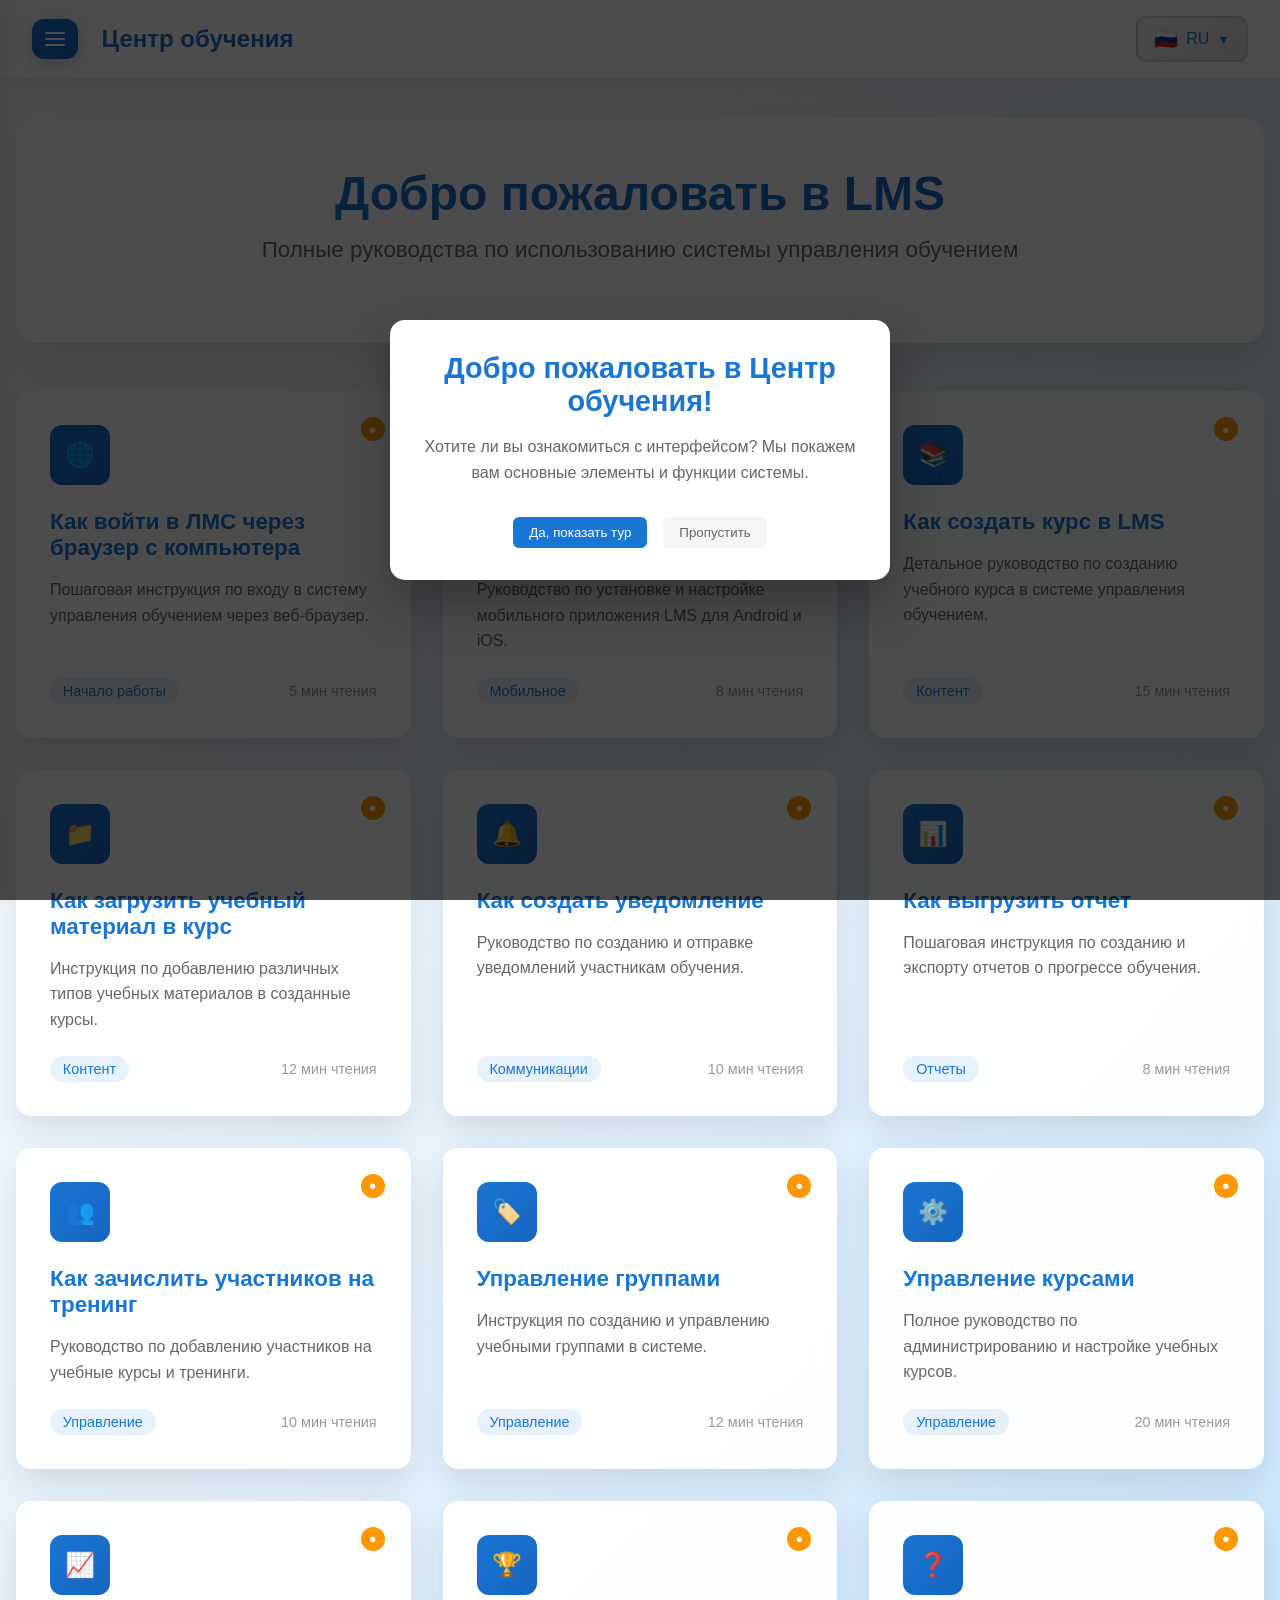
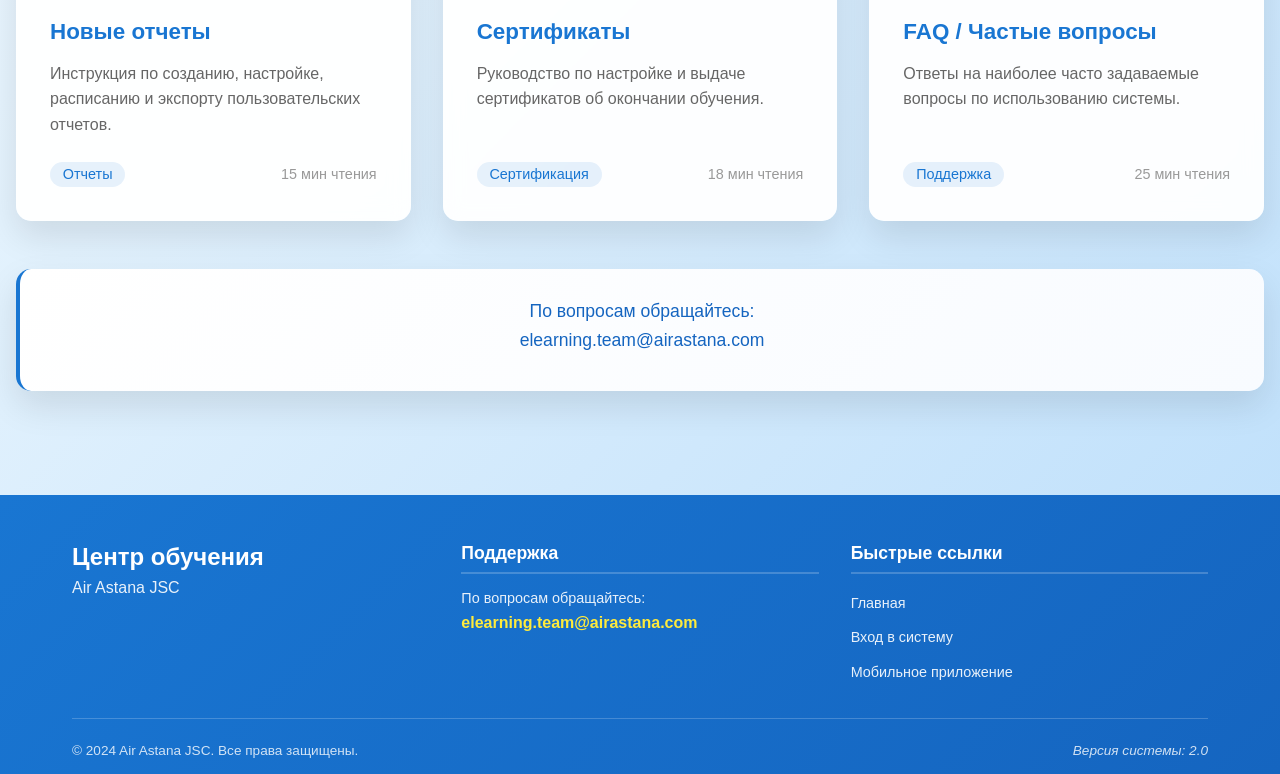
==== commit aa171891: "Add new reports guide" ====
--- a/index.html
+++ b/index.html
@@ -120,11 +120,11 @@
             </a>
         </div>
         <div class="menu-section">
-            <div class="menu-section-title" data-translate="menu.reporting">Отчетность</div>
-            <a href="https://sherxanexe.github.io/lms-old-reports/" class="menu-item" target="_blank" rel="noopener noreferrer" data-translate="menu.exportReport">
+            <div class="menu-section-title" data-translate="menu.reporting">Отчетность</div>
+            <a href="https://kcsystemhub.github.io/lms-old-reports/" class="menu-item" target="_blank" rel="noopener noreferrer" data-translate="menu.exportReport">
                 Как выгрузить отчет
             </a>
-            <a href="course-editing.html" class="menu-item" data-translate="menu.newReports">
+            <a href="new-reports.html" class="menu-item" data-translate="menu.newReports">
                 Новые отчеты
             </a>
             <a href="course-editing.html" class="menu-item" data-translate="menu.certificates">
@@ -190,20 +190,20 @@
                     </div>
                 </div>
 
-                <div class="guide-card" onclick="showGuide('create-notification')" data-guide="create-notification">
-                    <div class="guide-status new" data-translate-title="status.new">●</div>
-                    <div class="guide-icon">🔔</div>
-                    <h3 class="guide-title" data-translate="guides.createNotification.title">Как создать уведомление</h3>
-                    <p class="guide-description" data-translate="guides.createNotification.description">Руководство по созданию и отправке уведомлений участникам обучения.</p>
-                    <div class="guide-meta">
-                        <span class="guide-category" data-translate="categories.communications">Коммуникации</span>
-                        <span data-translate="reading.time10">10 мин чтения</span>
-                    </div>
-                </div>
+                <div class="guide-card" onclick="showGuide('create-notification')" data-guide="create-notification">
+                    <div class="guide-status new" data-translate-title="status.new">●</div>
+                    <div class="guide-icon">🔔</div>
+                    <h3 class="guide-title" data-translate="guides.createNotification.title">Как создать уведомление</h3>
+                    <p class="guide-description" data-translate="guides.createNotification.description">Руководство по созданию и отправке уведомлений участникам обучения.</p>
+                    <div class="guide-meta">
+                        <span class="guide-category" data-translate="categories.communications">Коммуникации</span>
+                        <span data-translate="reading.time10">10 мин чтения</span>
+                    </div>
+                </div>
 
                 <a
   class="guide-card"
-  href="https://sherxanexe.github.io/lms-old-reports/"
+  href="https://kcsystemhub.github.io/lms-old-reports/"
   target="_blank"
   rel="noopener noreferrer"
   data-guide="export-report"
@@ -252,10 +252,10 @@
                     </div>
                 </a>
 
-                <a href="course-editing.html" class="guide-card" data-guide="manage-courses">
-                    <div class="guide-status new" data-translate-title="status.new">●</div>
-                    <div class="guide-icon">⚙️</div>
-                    <h3 class="guide-title" data-translate="guides.manageCourses.title">Управление курсами</h3>
+                <a href="course-editing.html" class="guide-card" data-guide="manage-courses">
+                    <div class="guide-status new" data-translate-title="status.new">●</div>
+                    <div class="guide-icon">⚙️</div>
+                    <h3 class="guide-title" data-translate="guides.manageCourses.title">Управление курсами</h3>
                     <p class="guide-description" data-translate="guides.manageCourses.description">Полное руководство по администрированию и настройке учебных курсов.</p>
                     <div class="guide-meta">
                         <span class="guide-category" data-translate="categories.management">Управление</span>
@@ -263,38 +263,38 @@
                     </div>
                 </a>
 
-                <a href="course-editing.html" class="guide-card" data-guide="new-reports">
+                <a href="new-reports.html" class="guide-card" data-guide="new-reports">
                     <div class="guide-status new" data-translate-title="status.new">●</div>
                     <div class="guide-icon">📈</div>
                     <h3 class="guide-title" data-translate="guides.newReports.title">Новые отчеты</h3>
-                    <p class="guide-description" data-translate="guides.newReports.description">Обзор новых возможностей отчетности и аналитики в системе.</p>
+                    <p class="guide-description" data-translate="guides.newReports.description">Инструкция по созданию, настройке, расписанию и экспорту пользовательских отчетов.</p>
                     <div class="guide-meta">
                         <span class="guide-category" data-translate="categories.reports">Отчеты</span>
-                        <span data-translate="reading.time15">15 мин чтения</span>
-                    </div>
-                </a>
-
-                <a href="course-editing.html" class="guide-card" data-guide="certificates">
-                    <div class="guide-status new" data-translate-title="status.new">●</div>
-                    <div class="guide-icon">🏆</div>
-                    <h3 class="guide-title" data-translate="guides.certificates.title">Сертификаты</h3>
+                        <span data-translate="reading.time15">15 мин чтения</span>
+                    </div>
+                </a>
+
+                <a href="course-editing.html" class="guide-card" data-guide="certificates">
+                    <div class="guide-status new" data-translate-title="status.new">●</div>
+                    <div class="guide-icon">🏆</div>
+                    <h3 class="guide-title" data-translate="guides.certificates.title">Сертификаты</h3>
                     <p class="guide-description" data-translate="guides.certificates.description">Руководство по настройке и выдаче сертификатов об окончании обучения.</p>
                     <div class="guide-meta">
                         <span class="guide-category" data-translate="categories.certification">Сертификация</span>
-                        <span data-translate="reading.time18">18 мин чтения</span>
-                    </div>
-                </a>
-
-                <a href="course-editing.html" class="guide-card" data-guide="faq">
-                    <div class="guide-status new" data-translate-title="status.new">●</div>
-                    <div class="guide-icon">❓</div>
-                    <h3 class="guide-title" data-translate="guides.faq.title">FAQ / Частые вопросы</h3>
+                        <span data-translate="reading.time18">18 мин чтения</span>
+                    </div>
+                </a>
+
+                <a href="course-editing.html" class="guide-card" data-guide="faq">
+                    <div class="guide-status new" data-translate-title="status.new">●</div>
+                    <div class="guide-icon">❓</div>
+                    <h3 class="guide-title" data-translate="guides.faq.title">FAQ / Частые вопросы</h3>
                     <p class="guide-description" data-translate="guides.faq.description">Ответы на наиболее часто задаваемые вопросы по использованию системы.</p>
                     <div class="guide-meta">
                         <span class="guide-category" data-translate="categories.support">Поддержка</span>
-                        <span data-translate="reading.time25">25 мин чтения</span>
-                    </div>
-                </a>
+                        <span data-translate="reading.time25">25 мин чтения</span>
+                    </div>
+                </a>
             </div>
 
             <div class="contact-info" id="contact-info">
@@ -673,7 +673,7 @@
 
                     <div class="guide-screenshot-frame">
                         <p class="guide-screenshot-caption">📷 Кнопка "Войти как сотрудник"</p>
-                        <img loading="lazy" decoding="async" src="images/golearn-employee-login-button.png" alt="Кнопка Войти как сотрудник" class="guide-image">
+                        <img loading="lazy" decoding="async" src="images/golearn-employee-login-button.png" alt="Кнопка Войти как сотрудник" class="guide-image">
                     </div>
                 </div>
 
@@ -970,7 +970,7 @@
                     </p>
                     <div class="guide-screenshot-frame">
                         <p class="guide-screenshot-caption">📷 Меню администратора - Уведомления</p>
-                        <div class="missing-image">Скриншот пока не добавлен: lms-admin-menu-notifications.png</div>
+                        <img loading="lazy" decoding="async" src="images/lms-admin-menu-notifications.png" alt="Меню администратора - Уведомления" class="guide-image">
                     </div>
                 </div>
 
@@ -985,7 +985,7 @@
                     </p>
                     <div class="guide-screenshot-frame">
                         <p class="guide-screenshot-caption">📷 Кнопка "Новое уведомление"</p>
-                        <div class="missing-image">Скриншот пока не добавлен: lms-new-notification-button.png</div>
+                        <img loading="lazy" decoding="async" src="images/lms-new-notification-button.png" alt="Кнопка Новое уведомление" class="guide-image">
                     </div>
                 </div>
 
@@ -1022,7 +1022,7 @@
 
                     <div class="guide-screenshot-frame">
                         <p class="guide-screenshot-caption">📷 Общие настройки уведомления</p>
-                        <div class="missing-image">Скриншот пока не добавлен: lms-notification-general-settings.png</div>
+                        <img loading="lazy" decoding="async" src="images/lms-notification-general-settings.png" alt="Общие настройки уведомления" class="guide-image">
                     </div>
                 </div>
 
@@ -1067,7 +1067,7 @@
 
                     <div class="guide-screenshot-frame">
                         <p class="guide-screenshot-caption">📷 Настройки электронной почты</p>
-                        <div class="missing-image">Скриншот пока не добавлен: lms-notification-email-settings.png</div>
+                        <img loading="lazy" decoding="async" src="images/lms-notification-email-settings.png" alt="Настройки электронной почты уведомления" class="guide-image">
                     </div>
                 </div>
 
@@ -1122,12 +1122,12 @@
 
                     <div class="guide-screenshot-frame">
                         <p class="guide-screenshot-caption">📷 Редактор текста письма</p>
-                        <div class="missing-image">Скриншот пока не добавлен: lms-notification-text-editor.png</div>
+                        <img loading="lazy" decoding="async" src="images/lms-notification-text-editor.png" alt="Редактор текста письма уведомления" class="guide-image">
                     </div>
 
                     <div class="guide-screenshot-frame">
                         <p class="guide-screenshot-caption">📷 Короткие коды</p>
-                        <div class="missing-image">Скриншот пока не добавлен: lms-notification-short-codes.png</div>
+                        <img loading="lazy" decoding="async" src="images/lms-notification-short-codes.png" alt="Короткие коды уведомления" class="guide-image">
                     </div>
                 </div>
 
@@ -1151,7 +1151,7 @@
 
                     <div class="guide-screenshot-frame">
                         <p class="guide-screenshot-caption">📷 Настройка времени отправки</p>
-                        <div class="missing-image">Скриншот пока не добавлен: lms-notification-timing.png</div>
+                        <img loading="lazy" decoding="async" src="images/lms-notification-timing.png" alt="Настройка времени отправки уведомления" class="guide-image">
                     </div>
                 </div>
 
@@ -1178,7 +1178,7 @@
 
                     <div class="guide-screenshot-frame">
                         <p class="guide-screenshot-caption">📷 Выбор получателей</p>
-                        <div class="missing-image">Скриншот пока не добавлен: lms-notification-recipients.png</div>
+                        <img loading="lazy" decoding="async" src="images/lms-notification-recipients.png" alt="Выбор получателей уведомления" class="guide-image">
                     </div>
                 </div>
 
@@ -1208,7 +1208,7 @@
 
                     <div class="guide-screenshot-frame">
                         <p class="guide-screenshot-caption">📷 Привязка к курсам</p>
-                        <div class="missing-image">Скриншот пока не добавлен: lms-notification-course-binding.png</div>
+                        <img loading="lazy" decoding="async" src="images/lms-notification-course-binding.png" alt="Привязка уведомления к курсам" class="guide-image">
                     </div>
                 </div>
 
@@ -1229,10 +1229,10 @@
                 </div>
             </div>
         </div>
-    </main>
-
-    <!-- Footer -->
-    <footer class="site-footer">
+    </main>
+
+    <!-- Footer -->
+    <footer class="site-footer">
         <div class="footer-container">
             <div class="footer-content">
                 <div class="footer-section">
@@ -1273,7 +1273,7 @@
         </div>
     </footer>
 
-    <script src="assets/index.js" defer></script>
+    <script src="assets/index.js" defer></script>
 </body>
 </html>
 
